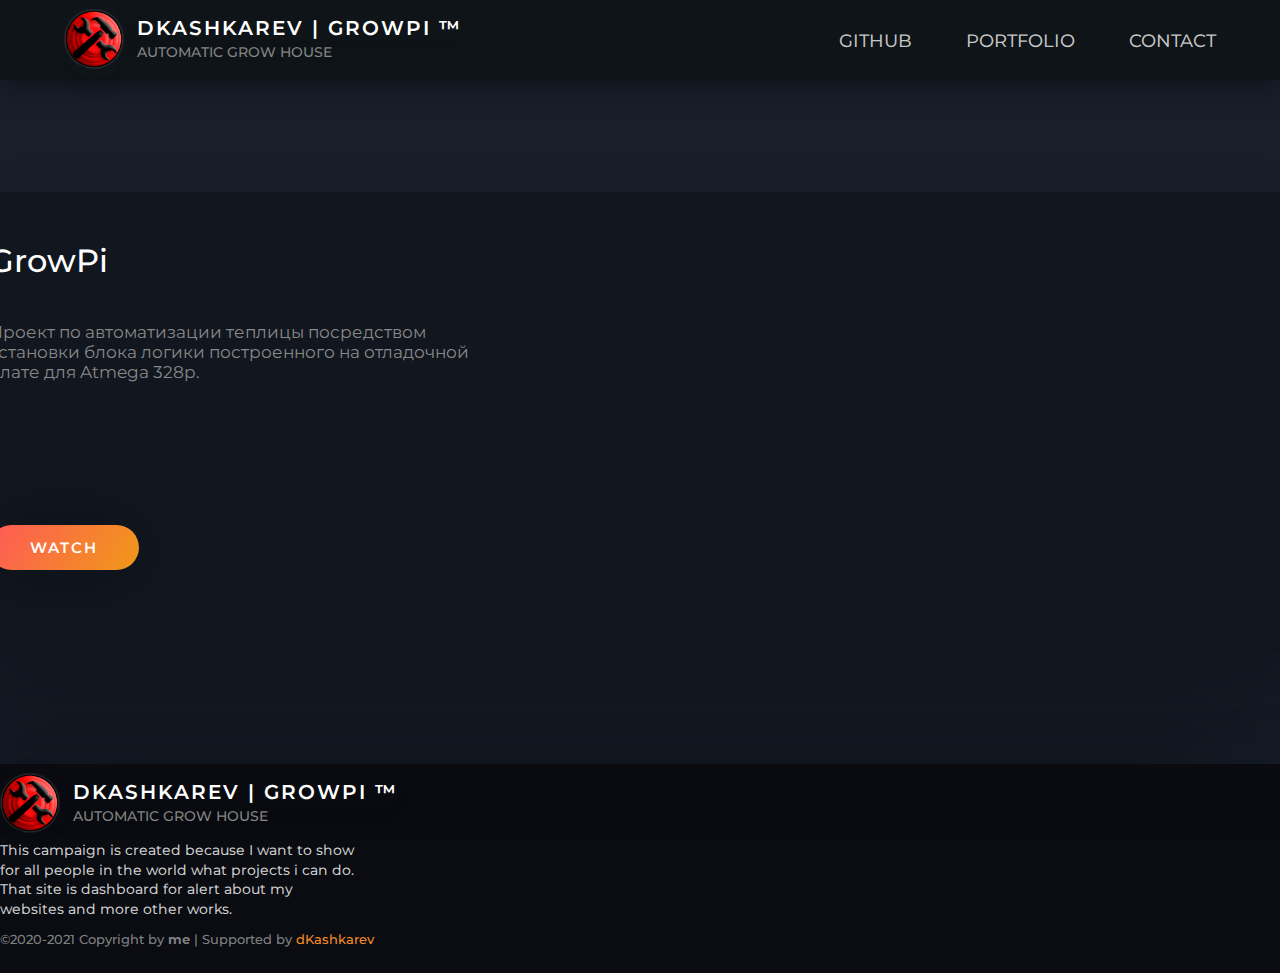
==== index.html @ 9e4623ca "Update index.html" ====
<!DOCTYPE html>
<html lang="en">
<head>
    <meta charset="UTF-8">
    <meta name="viewport" content="width=device-width, initial-scale=1.0">
    <title>DKashkarev | GrowPi</title>
    <link rel="stylesheet" href="style.css">
    <link rel="stylesheet" href="style.css">
    <link rel="shortcut icon" href="logo2.png" type="image/x-icon">
    <link rel="stylesheet" href="font-awesome/css/font-awesome.css">
    <link rel="stylesheet" href="main.css">
</head>
<body>
    <header>
        <div class="container"> 
            <div class="header">
                <div class="wrap-logo">
                    <a href="https://growpi.clsource.ru"><img src="logo2.png"></a>
                    <div>
                    <h2><a href="https://growpi.clsource.ru">dKashkarev | GrowPi ™</a></h2>
                    <b>automatic grow house</b>
                    </div>
                </div>
                <div class="nav-bar">
                    <li><a target="_blank" href="https://growpi.clsource.ru">Github</a></li>
                    <li><a target="_blank" title="In work" href="https://growpi.clsource.ru">Portfolio</a></li>
                    <li><a href="https://t.me/dkashkarev">Contact</a></li>
                </div>
                
                <div  class="burger-button">
                    
                      <svg class="ham ham6" viewBox="0 0 100 100" width="80" onclick="this.classList.toggle('active')">
                        <path
                              class="line top"
                              d="m 30,33 h 40 c 13.100415,0 14.380204,31.80258 6.899646,33.421777 -24.612039,5.327373 9.016154,-52.337577 -12.75751,-30.563913 l -28.284272,28.284272" />
                        <path
                              class="line middle"
                              d="m 70,50 c 0,0 -32.213436,0 -40,0 -7.786564,0 -6.428571,-4.640244 -6.428571,-8.571429 0,-5.895471 6.073743,-11.783399 12.286435,-5.570707 6.212692,6.212692 28.284272,28.284272 28.284272,28.284272" />
                        <path
                              class="line bottom"
                              d="m 69.575405,67.073826 h -40 c -13.100415,0 -14.380204,-31.80258 -6.899646,-33.421777 24.612039,-5.327373 -9.016154,52.337577 12.75751,30.563913 l 28.284272,-28.284272" />
                      </svg>
                      
                </div>
            </div>
        </div>
    </header>
    
    <div class="body">
        <div class="container2">
                
            <div class="slider">
                <div>
                    
                    <b>GrowPi</b>
                    <p>Проект по автоматизации теплицы посредством установки блока логики построенного на отладочной плате для Atmega 328p.</p>
                
                    <a href="https://youtu.be/EGWkdY8UoIQ" class="floating-button">Watch</a>
                </div>
               <!-- <img src="tenor.gif"> -->
                <iframe width="1900" height="460" src="https://www.youtube.com/embed/EGWkdY8UoIQ" title="YouTube video player" frameborder="0" allow="accelerometer; autoplay; clipboard-write; encrypted-media; gyroscope; picture-in-picture" allowfullscreen></iframe>
            </div>
        </div>
    </div>
    <!--     <div id="disqus_thread"></div>
<script>
    /**
    *  RECOMMENDED CONFIGURATION VARIABLES: EDIT AND UNCOMMENT THE SECTION BELOW TO INSERT DYNAMIC VALUES FROM YOUR PLATFORM OR CMS.
    *  LEARN WHY DEFINING THESE VARIABLES IS IMPORTANT: https://disqus.com/admin/universalcode/#configuration-variables    */
    /*
    var disqus_config = function () {
    this.page.url = PAGE_URL;  // Replace PAGE_URL with your page's canonical URL variable
    this.page.identifier = PAGE_IDENTIFIER; // Replace PAGE_IDENTIFIER with your page's unique identifier variable
    };
    */
    (function() { // DON'T EDIT BELOW THIS LINE
    var d = document, s = d.createElement('script');
    s.src = 'https://innofiled.disqus.com/embed.js';
    s.setAttribute('data-timestamp', +new Date());
    (d.head || d.body).appendChild(s);
    })();
</script>
<noscript>Please enable JavaScript to view the <a href="https://disqus.com/?ref_noscript">comments powered by Disqus.</a></noscript>-->
    <footer>
        <div class="container">
        <div class="footer">
            <div class="footer-wrapper"></class>
            <div class="wrap-logo">
                <a href="https://growpi.clsource.ru"><img src="logo2.png"></a>
                <div>
                <h2><a href="https://growpi.clsource.ru">dKashkarev | GrowPi ™</a></h2>
                <b>automatic grow house</b>
                </div>
            </div>
                
                <p class="footer-description">
                    This campaign is created because 
                    I want to show <br>
                    for all people in the world what projects i can do. <br>
                    That site is dashboard for alert about my<br>
                      websites and more other works. 
                </p>
                <p class="by">©2020-2021 Copyright by <span style="font-weight: bold;">me</span> | Supported by  <a name="info" title="danila.kashkarev@ya.ru" href="mailto:danila.kashkarev@ya.ru" > dKashkarev</a></p>
        
        </div>
            
                <div class="socialclubs">
                    <ul class="soc-menu">
                        <li class="soc-item">
                            <a target="_blank" href="https://github.com/daniltech" class="soc-link"><i class="fa fa-github"></i></a>
                        </li>
                      <li class="soc-item">
                        <a href="tg://resolve?domain=dkashkarev" class="soc-link"><i class="fa fa-telegram"></i></a>
                      </li>
                      <li class="soc-item">
                        <a href="mailto:danila.kashkarev@ya.ru" class="soc-link"><i class="fa fa-envelope"></i></a>
                      </li>
                    </ul>
                  </div>
            
        </div>
            
    </div>
    </footer>
    <script src="js.js"></script>
</body>
</html>
---- style.css ----
/*@import url('https://fonts.googleapis.com/css2?family=Montserrat:ital,wght@0,100;0,600;1,200;1,400;1,700;1,900&display=swap');


@import url('https://fonts.googleapis.com/css2?family=Montserrat:ital,wght@0,100;0,200;0,300;0,400;0,500;0,600;0,700;0,800;0,900;1,100;1,200;1,300;1,400;1,500;1,600;1,700;1,800;1,900&display=swap');
*/@import url('https://fonts.googleapis.com/css2?family=Montserrat:ital,wght@0,100;0,200;0,300;0,400;0,500;0,600;0,700;0,800;0,900;1,100;1,200;1,300;1,400;1,500;1,600;1,700;1,800;1,900&display=swap%27');
/*font-family: 'Roboto', sans-serif;*/
*{
    padding:0;
    margin:0;
    outline:none;
    font-family: 'Montserrat', sans-serif;
}
header{
    background-color: #0f1418;
    height:80px;
    display:flex;
    justify-content:center;
    box-shadow: 0 0 30px 1px rgba(0,0,0,.50);
    margin:0;
    padding:0;
    
}
body{
    background:#181e2a;
    background-image: url(resourses/img/background.png);
    background-repeat: repeat;
    background-size: 20%;
}
a{
    color:#f38b26;
    text-decoration:none;
}
a:hover{
    color:#f38c26a4;
}
.header{
    display:flex;
    justify-content: space-between;
    height:100%;
    
}
.wrap-logo img{
    width: 60px;
    position: relative;
    top:10px;
    display: inline-block;
    
}
.wrap-logo div{
    display: inline-block;
    margin-left: 13px;
    margin-top: 13px;
    vertical-align: top;
}
.wrap-logo{
    display:flex;
    justify-content:start;
}
.wrap-logo a{
    /*color:#fff;*/
    text-decoration:none;
    /*text-shadow: 1px 1px 1px rgba(0,0,0,.5);
    text-transform: uppercase;*/
    font-size:20px;
    font-weight:450;
    /*font-style: italic;*/
    letter-spacing: 1px;
    display: inline-block;
    
    border-radius: 45px;
    margin: 0% 0% 0% 0%;
    position: relative;
    bottom:1px;
    text-transform: uppercase;
    text-align: center;
    letter-spacing: 2px;
    font-weight: 600;
    color: #ffffff;
    
    box-shadow: 0 8px 15px rgba(0, 0, 0, .1);
    box-shadow: 0 8px 15px rgba(0, 0, 0, .1);
    transition: .2s;
}
.wrap-logo a:hover{
    color:#df7d13;
    /*transform: scaleX(1.05);*/
    
    transform: translateY(-3.1px);
    transition:.3;   
}
.wrap-logo b{
    color: #888;
    font-size: 14px;
    text-transform: uppercase;
    font-weight:500;
    
}
.container{
    width: 1400px;
}
.container2{
    width: 1400px;
    /*background:rgba(32, 36, 39,0.5);
    margin-top:0%;
    box-shadow: 0 0 19px 2px rgba(0,0,0,.91);*/
}
.nav-bar{
    list-style: none;
    margin:30px 0px 0px 0px;
    
}
.nav-bar a{
    text-decoration:none;
    display: inline-block;
    color: #c6c6c6;
    font-size: 18px;
    font-weight: 450;
    transition: .2s color;
    text-transform: uppercase;
    
}
.nav-bar a:hover{
    color:rgba(255,255,255,0.5);
    transition:.3;
}
.nav-bar li{
    display: inline-block;
    padding:0px 0px 0px 50px;
    vertical-align: top;
    
}
.nav-bar-li-a-tel{
    display: inline-block;
    width:20px;
    height:20px;
    color:#fff;
    background-color: #262a2e;
    border-radius:100px;
    padding:10px;
    vertical-align: top;
    position: relative;
    bottom:8px;
    margin-left:50px;
    border-radius: 50%;
/*background: linear-gradient(145deg, #0b0e11, #0d1114);
/*box-shadow:  10px 10px 20px #050608,
             -10px -10px 20px #131a1e;*/
             background-image: -moz-linear-gradient( -32deg, rgb(255,88,88) 0%, rgb(248,120,57) 47%, rgb(240,152,25) 100%);
             background-image: -webkit-linear-gradient( -32deg, rgb(255,88,88) 0%, rgb(248,120,57) 47%, rgb(240,152,25) 100%);
             background-image: -ms-linear-gradient( -32deg, rgb(255,88,88) 0%, rgb(248,120,57) 47%, rgb(240,152,25) 100%);
              box-shadow: 0px 75px 106px 0px rgba(0, 0, 0, 0.27);
  transition: .3s;
    
}
.nav-bar-li-a-tel:hover{
     /*background: #ed8614;*/
     box-shadow: 0 5px 20px  rgba(184,91,47,0.3);
     color: white;
     transform: translateY(-7px);
     background-image: -moz-linear-gradient( -32deg, rgb(194,68,68) 0%, rgb(184,91,47) 47%, rgb(173,113,26) 100%);
  background-image: -webkit-linear-gradient( -32deg, rgb(194,68,68) 0%, rgb(184,91,47) 47%, rgb(173,113,26) 100%);
  background-image: -ms-linear-gradient( -32deg, rgb(194,68,68) 0%, rgb(184,91,47) 47%, rgb(173,113,26) 100%);
  /*box-shadow: 0px 3px 68px 0px rgba(0, 0, 0, 0.27);*/
   transition: .3s;
}
/*.burger-button{
    display: block;
    position: relative;
    
}*/
.burger-button{

    align-items: center;
    display: none;
    height: 100%;
    justify-content: flex-end;
    margin: 0;
    padding:0;
    overflow: hidden;
    position: relative;
    width: 80px;
  }
  .ham {
    cursor: pointer;
    -webkit-tap-highlight-color: transparent;
    transition: transform 400ms;
    -moz-user-select: none;
    -webkit-user-select: none;
    -ms-user-select: none;
    user-select: none;
  }
  .hamRotate.active {
    transform: rotate(45deg);
  }
  .hamRotate180.active {
    transform: rotate(180deg);
  }
  .line {
    fill:none;
    transition: stroke-dasharray 400ms, stroke-dashoffset 400ms;
    stroke: #ec8713;
    stroke-width:5.5;
    stroke-linecap:round;
  }
  
  .ham6 .top {
    stroke-dasharray: 40 172;
  }
  .ham6 .middle {
    stroke-dasharray: 40 111;
  }
  .ham6 .bottom {
    stroke-dasharray: 40 172;
  }
  .ham6.active .top {
    stroke-dashoffset: -132px;
  }
  .ham6.active .middle {
    stroke-dashoffset: -71px;
  }
  .ham6.active .bottom {
    stroke-dashoffset: -132px;
  }
  


.body{
    display:flex;
    justify-content:center;
}
.slider{
    display:flex;
    align-items: start;
    margin-top:8%;
    margin-bottom:8%;
    
    /*background:#080c0f;*/
    
    /*border-radius:4px;*/
    width:100%;
    height:auto;
   /* border-radius: 32px;
background: linear-gradient(145deg, #161b26, #1a202d);
box-shadow:  41px 41px 65px #0a0c11,
             -41px -41px 65px #263043;*/



             border-radius: 40px;
  background-image: -moz-linear-gradient( -32deg, rgb(17,22,31) 0%, rgb(17,22,31) 47%, rgb(17,21,30) 100%);
  background-image: -webkit-linear-gradient( -32deg, rgb(17,22,31) 0%, rgb(17,22,31) 47%, rgb(17,21,30) 100%);
  background-image: -ms-linear-gradient( -32deg, rgb(17,22,31) 0%, rgb(17,22,31) 47%, rgb(17,21,30) 100%);
  box-shadow: 0px 75px 106px 0px rgba(0, 0, 0, 0.27);
  
  z-index: 16;
}
.slider img{
    width:100%;
    margin:3.5% 3.5% 2% 0%;
    /*box-shadow: 0 0 19px 2px rgba(0,0,0,.91);
    border-radius:4px;*/
    border-radius: 40px;
  opacity: 0.98;
  box-shadow: 0px 3px 51px 0px rgba(0, 0, 0, 0.24);
  z-index: 18;
}
.slider b{
    font-family: 'Montserrat', sans-serif;
    color:#fff;
    font-size:32px;
    font-weight:500;
    
}
.slider p{
    margin-top:-20%;
    color: #888;
    font-size: 17px;
    font-weight: 400;
    
    
}
.slider div{
    display:flex;
    flex-direction: column;
    justify-content: space-between;
    width:auto;
    padding:3.5% 0% 0% 3.5%;
    height:330px;
    
}
.floating-button {
    text-decoration: none;
    display: inline-block;
    width: 150px;
    height: 45px;
    line-height: 45px;
    border-radius: 45px;
    margin: 0% 0% 0% 0%;
    position: relative;
    bottom:1px;
    font-size: 15px;
    text-transform: uppercase;
    text-align: center;
    letter-spacing: 2px;
    font-weight: 600;
    color: #ffffff;
    background: #51575c;
    box-shadow: 0 8px 15px rgba(0, 0, 0, .1);
    transition: .2s;

    background-image: -moz-linear-gradient( -32deg, rgb(255,88,88) 0%, rgb(248,120,57) 47%, rgb(240,152,25) 100%);
  background-image: -webkit-linear-gradient( -32deg, rgb(255,88,88) 0%, rgb(248,120,57) 47%, rgb(240,152,25) 100%);
  background-image: -ms-linear-gradient( -32deg, rgb(255,88,88) 0%, rgb(248,120,57) 47%, rgb(240,152,25) 100%);
  box-shadow: 0px 3px 68px 0px rgba(0, 0, 0, 0.27);
  }
  .floating-button:hover {
    /*background: #ed8614;*/
    box-shadow: 0 5px 20px  rgba(184,91,47,0.3);
    color: white;
    transform: translateY(-7px);
    background-image: -moz-linear-gradient( -32deg, rgb(194,68,68) 0%, rgb(184,91,47) 47%, rgb(173,113,26) 100%);
  background-image: -webkit-linear-gradient( -32deg, rgb(194,68,68) 0%, rgb(184,91,47) 47%, rgb(173,113,26) 100%);
  background-image: -ms-linear-gradient( -32deg, rgb(194,68,68) 0%, rgb(184,91,47) 47%, rgb(173,113,26) 100%);
  /*box-shadow: 0px 3px 68px 0px rgba(0, 0, 0, 0.27);*/
  transition: .2s;
  }


footer{
    background-color:#0f1418;
    height:auto;
    display:flex;
    justify-content:center;
    /*background-image: -moz-linear-gradient( 190 deg, rgb(24,30,42) 0%, rgb(18,22,31) 47%, rgb(11,14,20) 100%);
    background-image: -webkit-linear-gradient( 190 deg, rgb(24,30,42) 0%, rgb(18,22,31) 47%, rgb(11,14,20) 100%);
    background-image: -ms-linear-gradient( 190 deg, rgb(24,30,42) 0%, rgb(18,22,31) 47%, rgb(11,14,20) 100%);*/
    background-color:#0a0c11;
    box-shadow: 56.603px 49.204px 106px 0px rgba(0, 0, 0, 0.23),-41.934px -27.232px 106px 0px rgba(0, 0, 0, 0.22);
       
        
        
}
.footer{
    display: flex;
    justify-content: space-between;
    align-items:start;
    height: 100%;
    padding:0;
    margin:0% 0% 2% 0%;
}
.footer-description{
    margin:3% 0% 0% 0%;
    font-size: 14px;
    /*letter-spacing: 2px;*/
    color: rgba(255, 255, 255, 0.829);
    font-weight: 450;
    line-height: 1.4;
    text-align: left;
    
}
.footer-wrapper{
    display:flex;
    flex-direction: column;
}
.socialclubs{
    display:flex;
    flex-direction: column;
    justify-content:center;
    margin:0;
    height:100%;
}
.by{
    margin:3% 0% 0% 0%;
    color: rgba(255, 255, 255, 0.486);
    font-weight:500;
    font-size:13px;
}
@media (min-width:100px) and (max-width:900px){
    .nav-bar{
        display:none;
    }
    .burger-button{
        display: flex;
    }
    
}
@media (min-width:0px) and (max-width:1572px){
    .slider{
        width:100%;
    }
    /*.slider h1{
        font-size:1.91vw;
    }*/
    .header{
        margin:0% 5% 0% 5%;
    }
}
---- style.css ----
/*@import url('https://fonts.googleapis.com/css2?family=Montserrat:ital,wght@0,100;0,600;1,200;1,400;1,700;1,900&display=swap');


@import url('https://fonts.googleapis.com/css2?family=Montserrat:ital,wght@0,100;0,200;0,300;0,400;0,500;0,600;0,700;0,800;0,900;1,100;1,200;1,300;1,400;1,500;1,600;1,700;1,800;1,900&display=swap');
*/@import url('https://fonts.googleapis.com/css2?family=Montserrat:ital,wght@0,100;0,200;0,300;0,400;0,500;0,600;0,700;0,800;0,900;1,100;1,200;1,300;1,400;1,500;1,600;1,700;1,800;1,900&display=swap%27');
/*font-family: 'Roboto', sans-serif;*/
*{
    padding:0;
    margin:0;
    outline:none;
    font-family: 'Montserrat', sans-serif;
}
header{
    background-color: #0f1418;
    height:80px;
    display:flex;
    justify-content:center;
    box-shadow: 0 0 30px 1px rgba(0,0,0,.50);
    margin:0;
    padding:0;
    
}
body{
    background:#181e2a;
    background-image: url(resourses/img/background.png);
    background-repeat: repeat;
    background-size: 20%;
}
a{
    color:#f38b26;
    text-decoration:none;
}
a:hover{
    color:#f38c26a4;
}
.header{
    display:flex;
    justify-content: space-between;
    height:100%;
    
}
.wrap-logo img{
    width: 60px;
    position: relative;
    top:10px;
    display: inline-block;
    
}
.wrap-logo div{
    display: inline-block;
    margin-left: 13px;
    margin-top: 13px;
    vertical-align: top;
}
.wrap-logo{
    display:flex;
    justify-content:start;
}
.wrap-logo a{
    /*color:#fff;*/
    text-decoration:none;
    /*text-shadow: 1px 1px 1px rgba(0,0,0,.5);
    text-transform: uppercase;*/
    font-size:20px;
    font-weight:450;
    /*font-style: italic;*/
    letter-spacing: 1px;
    display: inline-block;
    
    border-radius: 45px;
    margin: 0% 0% 0% 0%;
    position: relative;
    bottom:1px;
    text-transform: uppercase;
    text-align: center;
    letter-spacing: 2px;
    font-weight: 600;
    color: #ffffff;
    
    box-shadow: 0 8px 15px rgba(0, 0, 0, .1);
    box-shadow: 0 8px 15px rgba(0, 0, 0, .1);
    transition: .2s;
}
.wrap-logo a:hover{
    color:#df7d13;
    /*transform: scaleX(1.05);*/
    
    transform: translateY(-3.1px);
    transition:.3;   
}
.wrap-logo b{
    color: #888;
    font-size: 14px;
    text-transform: uppercase;
    font-weight:500;
    
}
.container{
    width: 1400px;
}
.container2{
    width: 1400px;
    /*background:rgba(32, 36, 39,0.5);
    margin-top:0%;
    box-shadow: 0 0 19px 2px rgba(0,0,0,.91);*/
}
.nav-bar{
    list-style: none;
    margin:30px 0px 0px 0px;
    
}
.nav-bar a{
    text-decoration:none;
    display: inline-block;
    color: #c6c6c6;
    font-size: 18px;
    font-weight: 450;
    transition: .2s color;
    text-transform: uppercase;
    
}
.nav-bar a:hover{
    color:rgba(255,255,255,0.5);
    transition:.3;
}
.nav-bar li{
    display: inline-block;
    padding:0px 0px 0px 50px;
    vertical-align: top;
    
}
.nav-bar-li-a-tel{
    display: inline-block;
    width:20px;
    height:20px;
    color:#fff;
    background-color: #262a2e;
    border-radius:100px;
    padding:10px;
    vertical-align: top;
    position: relative;
    bottom:8px;
    margin-left:50px;
    border-radius: 50%;
/*background: linear-gradient(145deg, #0b0e11, #0d1114);
/*box-shadow:  10px 10px 20px #050608,
             -10px -10px 20px #131a1e;*/
             background-image: -moz-linear-gradient( -32deg, rgb(255,88,88) 0%, rgb(248,120,57) 47%, rgb(240,152,25) 100%);
             background-image: -webkit-linear-gradient( -32deg, rgb(255,88,88) 0%, rgb(248,120,57) 47%, rgb(240,152,25) 100%);
             background-image: -ms-linear-gradient( -32deg, rgb(255,88,88) 0%, rgb(248,120,57) 47%, rgb(240,152,25) 100%);
              box-shadow: 0px 75px 106px 0px rgba(0, 0, 0, 0.27);
  transition: .3s;
    
}
.nav-bar-li-a-tel:hover{
     /*background: #ed8614;*/
     box-shadow: 0 5px 20px  rgba(184,91,47,0.3);
     color: white;
     transform: translateY(-7px);
     background-image: -moz-linear-gradient( -32deg, rgb(194,68,68) 0%, rgb(184,91,47) 47%, rgb(173,113,26) 100%);
  background-image: -webkit-linear-gradient( -32deg, rgb(194,68,68) 0%, rgb(184,91,47) 47%, rgb(173,113,26) 100%);
  background-image: -ms-linear-gradient( -32deg, rgb(194,68,68) 0%, rgb(184,91,47) 47%, rgb(173,113,26) 100%);
  /*box-shadow: 0px 3px 68px 0px rgba(0, 0, 0, 0.27);*/
   transition: .3s;
}
/*.burger-button{
    display: block;
    position: relative;
    
}*/
.burger-button{

    align-items: center;
    display: none;
    height: 100%;
    justify-content: flex-end;
    margin: 0;
    padding:0;
    overflow: hidden;
    position: relative;
    width: 80px;
  }
  .ham {
    cursor: pointer;
    -webkit-tap-highlight-color: transparent;
    transition: transform 400ms;
    -moz-user-select: none;
    -webkit-user-select: none;
    -ms-user-select: none;
    user-select: none;
  }
  .hamRotate.active {
    transform: rotate(45deg);
  }
  .hamRotate180.active {
    transform: rotate(180deg);
  }
  .line {
    fill:none;
    transition: stroke-dasharray 400ms, stroke-dashoffset 400ms;
    stroke: #ec8713;
    stroke-width:5.5;
    stroke-linecap:round;
  }
  
  .ham6 .top {
    stroke-dasharray: 40 172;
  }
  .ham6 .middle {
    stroke-dasharray: 40 111;
  }
  .ham6 .bottom {
    stroke-dasharray: 40 172;
  }
  .ham6.active .top {
    stroke-dashoffset: -132px;
  }
  .ham6.active .middle {
    stroke-dashoffset: -71px;
  }
  .ham6.active .bottom {
    stroke-dashoffset: -132px;
  }
  


.body{
    display:flex;
    justify-content:center;
}
.slider{
    display:flex;
    align-items: start;
    margin-top:8%;
    margin-bottom:8%;
    
    /*background:#080c0f;*/
    
    /*border-radius:4px;*/
    width:100%;
    height:auto;
   /* border-radius: 32px;
background: linear-gradient(145deg, #161b26, #1a202d);
box-shadow:  41px 41px 65px #0a0c11,
             -41px -41px 65px #263043;*/



             border-radius: 40px;
  background-image: -moz-linear-gradient( -32deg, rgb(17,22,31) 0%, rgb(17,22,31) 47%, rgb(17,21,30) 100%);
  background-image: -webkit-linear-gradient( -32deg, rgb(17,22,31) 0%, rgb(17,22,31) 47%, rgb(17,21,30) 100%);
  background-image: -ms-linear-gradient( -32deg, rgb(17,22,31) 0%, rgb(17,22,31) 47%, rgb(17,21,30) 100%);
  box-shadow: 0px 75px 106px 0px rgba(0, 0, 0, 0.27);
  
  z-index: 16;
}
.slider img{
    width:100%;
    margin:3.5% 3.5% 2% 0%;
    /*box-shadow: 0 0 19px 2px rgba(0,0,0,.91);
    border-radius:4px;*/
    border-radius: 40px;
  opacity: 0.98;
  box-shadow: 0px 3px 51px 0px rgba(0, 0, 0, 0.24);
  z-index: 18;
}
.slider b{
    font-family: 'Montserrat', sans-serif;
    color:#fff;
    font-size:32px;
    font-weight:500;
    
}
.slider p{
    margin-top:-20%;
    color: #888;
    font-size: 17px;
    font-weight: 400;
    
    
}
.slider div{
    display:flex;
    flex-direction: column;
    justify-content: space-between;
    width:auto;
    padding:3.5% 0% 0% 3.5%;
    height:330px;
    
}
.floating-button {
    text-decoration: none;
    display: inline-block;
    width: 150px;
    height: 45px;
    line-height: 45px;
    border-radius: 45px;
    margin: 0% 0% 0% 0%;
    position: relative;
    bottom:1px;
    font-size: 15px;
    text-transform: uppercase;
    text-align: center;
    letter-spacing: 2px;
    font-weight: 600;
    color: #ffffff;
    background: #51575c;
    box-shadow: 0 8px 15px rgba(0, 0, 0, .1);
    transition: .2s;

    background-image: -moz-linear-gradient( -32deg, rgb(255,88,88) 0%, rgb(248,120,57) 47%, rgb(240,152,25) 100%);
  background-image: -webkit-linear-gradient( -32deg, rgb(255,88,88) 0%, rgb(248,120,57) 47%, rgb(240,152,25) 100%);
  background-image: -ms-linear-gradient( -32deg, rgb(255,88,88) 0%, rgb(248,120,57) 47%, rgb(240,152,25) 100%);
  box-shadow: 0px 3px 68px 0px rgba(0, 0, 0, 0.27);
  }
  .floating-button:hover {
    /*background: #ed8614;*/
    box-shadow: 0 5px 20px  rgba(184,91,47,0.3);
    color: white;
    transform: translateY(-7px);
    background-image: -moz-linear-gradient( -32deg, rgb(194,68,68) 0%, rgb(184,91,47) 47%, rgb(173,113,26) 100%);
  background-image: -webkit-linear-gradient( -32deg, rgb(194,68,68) 0%, rgb(184,91,47) 47%, rgb(173,113,26) 100%);
  background-image: -ms-linear-gradient( -32deg, rgb(194,68,68) 0%, rgb(184,91,47) 47%, rgb(173,113,26) 100%);
  /*box-shadow: 0px 3px 68px 0px rgba(0, 0, 0, 0.27);*/
  transition: .2s;
  }


footer{
    background-color:#0f1418;
    height:auto;
    display:flex;
    justify-content:center;
    /*background-image: -moz-linear-gradient( 190 deg, rgb(24,30,42) 0%, rgb(18,22,31) 47%, rgb(11,14,20) 100%);
    background-image: -webkit-linear-gradient( 190 deg, rgb(24,30,42) 0%, rgb(18,22,31) 47%, rgb(11,14,20) 100%);
    background-image: -ms-linear-gradient( 190 deg, rgb(24,30,42) 0%, rgb(18,22,31) 47%, rgb(11,14,20) 100%);*/
    background-color:#0a0c11;
    box-shadow: 56.603px 49.204px 106px 0px rgba(0, 0, 0, 0.23),-41.934px -27.232px 106px 0px rgba(0, 0, 0, 0.22);
       
        
        
}
.footer{
    display: flex;
    justify-content: space-between;
    align-items:start;
    height: 100%;
    padding:0;
    margin:0% 0% 2% 0%;
}
.footer-description{
    margin:3% 0% 0% 0%;
    font-size: 14px;
    /*letter-spacing: 2px;*/
    color: rgba(255, 255, 255, 0.829);
    font-weight: 450;
    line-height: 1.4;
    text-align: left;
    
}
.footer-wrapper{
    display:flex;
    flex-direction: column;
}
.socialclubs{
    display:flex;
    flex-direction: column;
    justify-content:center;
    margin:0;
    height:100%;
}
.by{
    margin:3% 0% 0% 0%;
    color: rgba(255, 255, 255, 0.486);
    font-weight:500;
    font-size:13px;
}
@media (min-width:100px) and (max-width:900px){
    .nav-bar{
        display:none;
    }
    .burger-button{
        display: flex;
    }
    
}
@media (min-width:0px) and (max-width:1572px){
    .slider{
        width:100%;
    }
    /*.slider h1{
        font-size:1.91vw;
    }*/
    .header{
        margin:0% 5% 0% 5%;
    }
}
---- main.css ----
.item_socialclubs{
	display: flex;
	flex-direction: column;
	justify-content: center;
	width:100%;
	height:100%;
}
.soc-menu {
    display: flex;
	justify-content: center;
	list-style: none;
	padding:0;
	margin:0;
}

.soc-item {

	display: flex;
	justify-content: center;
	align-items: center;
	width: 70px;
	height:90px;
	transform: skewX(-30deg);
	background: linear-gradient(to left, #ec7a16 50%,  #fdfdfd00 50%);
	background-size: 210%;
	transition: .4s;
}

.soc-link {
	transform: skewX(30deg);
	color: #fff;
	font-size: 30px;
	transition: .4s;
}

.soc-item:hover {
	background-position: 100%;
}

.soc-item:hover .soc-link {
	color: #000;
	font-size: 29px;
}



.text-box {
    margin-left: 44vw;
   margin-top: 42vh;
}

.btn:link,
.btn:visited {
    text-transform: uppercase;
    text-decoration: none;
    padding: 15px 40px;
    display: inline-block;
    border-radius: 100px;
    transition: all .2s;
    position: absolute;
}

.btn:hover {
    transform: translateY(-3px);
    box-shadow: 0 10px 20px rgba(0, 0, 0, 0.2);
}

.btn:active {
    transform: translateY(-1px);
    box-shadow: 0 5px 10px rgba(0, 0, 0, 0.2);
}

.btn-white {
    background-color: #fff;
    color: #777;
}

.btn::after {
    content: "";
    display: inline-block;
    height: 100%;
    width: 100%;
    border-radius: 100px;
    position: absolute;
    top: 0;
    left: 0;
    z-index: -1;
    transition: all .4s;
}

.btn-white::after {
    background-color: #fff;
}

.btn:hover::after {
    transform: scaleX(1.4) scaleY(1.6);
    opacity: 0;
}

.btn-animated {
    animation: moveInBottom 5s ease-out;
    animation-fill-mode: backwards;
}

@keyframes moveInBottom {
    0% {
        opacity: 0;
        transform: translateY(30px);
    }

    100% {
        opacity: 1;
        transform: translateY(0px);
    }
}
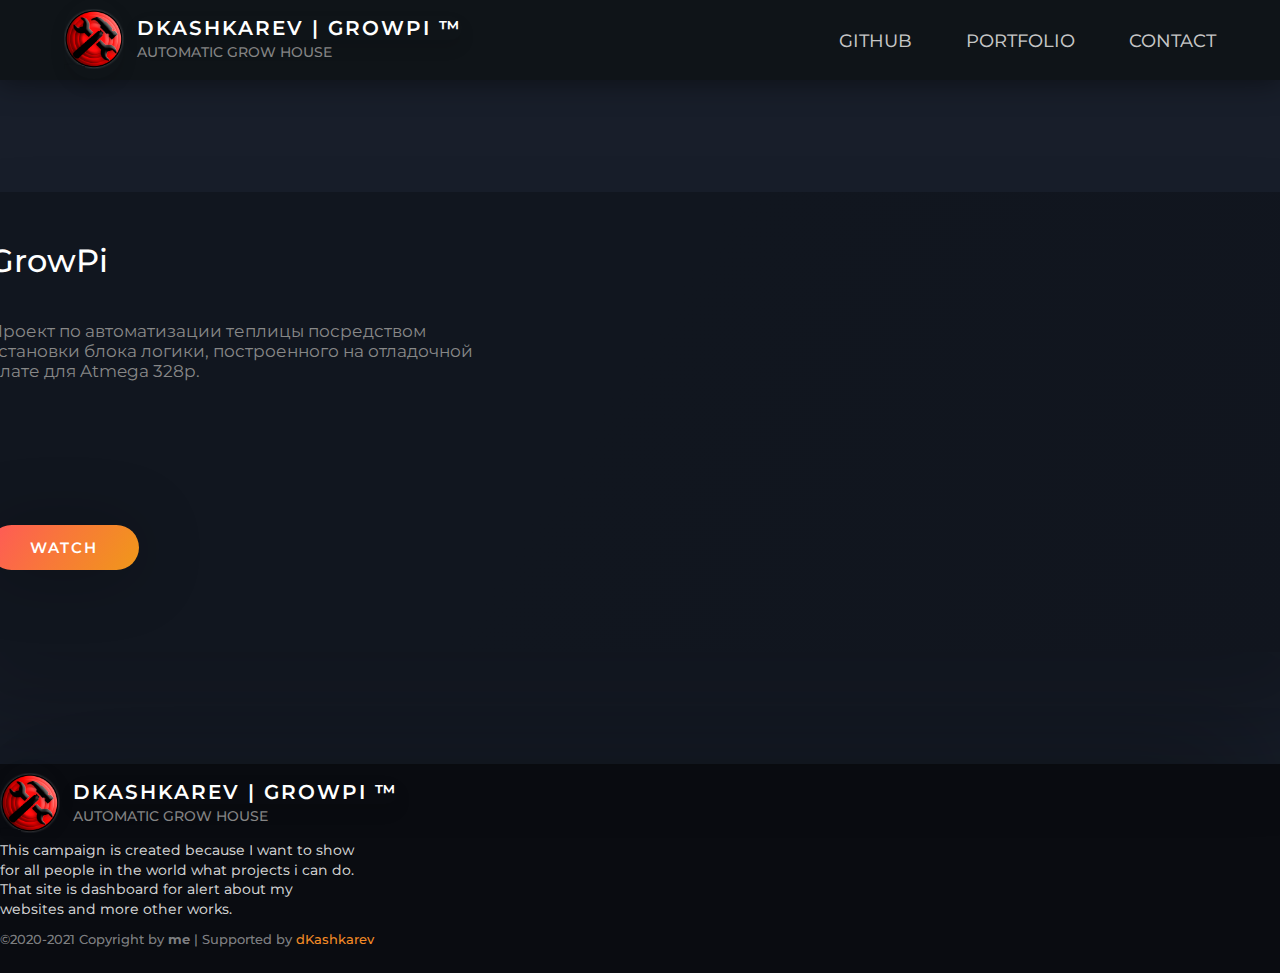
==== commit 6452eed6: "Update index.html" ====
--- a/index.html
+++ b/index.html
@@ -54,12 +54,12 @@
                 <div>
                     
                     <b>GrowPi</b>
-                    <p>Проект по автоматизации теплицы посредством установки блока логики построенного на отладочной плате для Atmega 328p.</p>
+                    <p>Проект по автоматизации теплицы посредством установки блока логики, построенного на отладочной плате для Atmega 328p.</p>
                 
                     <a href="https://youtu.be/EGWkdY8UoIQ" class="floating-button">Watch</a>
                 </div>
                <!-- <img src="tenor.gif"> -->
-                <iframe width="1900" height="460" src="https://www.youtube.com/embed/EGWkdY8UoIQ" title="YouTube video player" frameborder="0" allow="accelerometer; autoplay; clipboard-write; encrypted-media; gyroscope; picture-in-picture" allowfullscreen></iframe>
+                <iframe width="1850" height="460" src="https://www.youtube.com/embed/EGWkdY8UoIQ" title="YouTube video player" frameborder="0" allow="accelerometer; autoplay; clipboard-write; encrypted-media; gyroscope; picture-in-picture" allowfullscreen></iframe>
             </div>
         </div>
     </div>
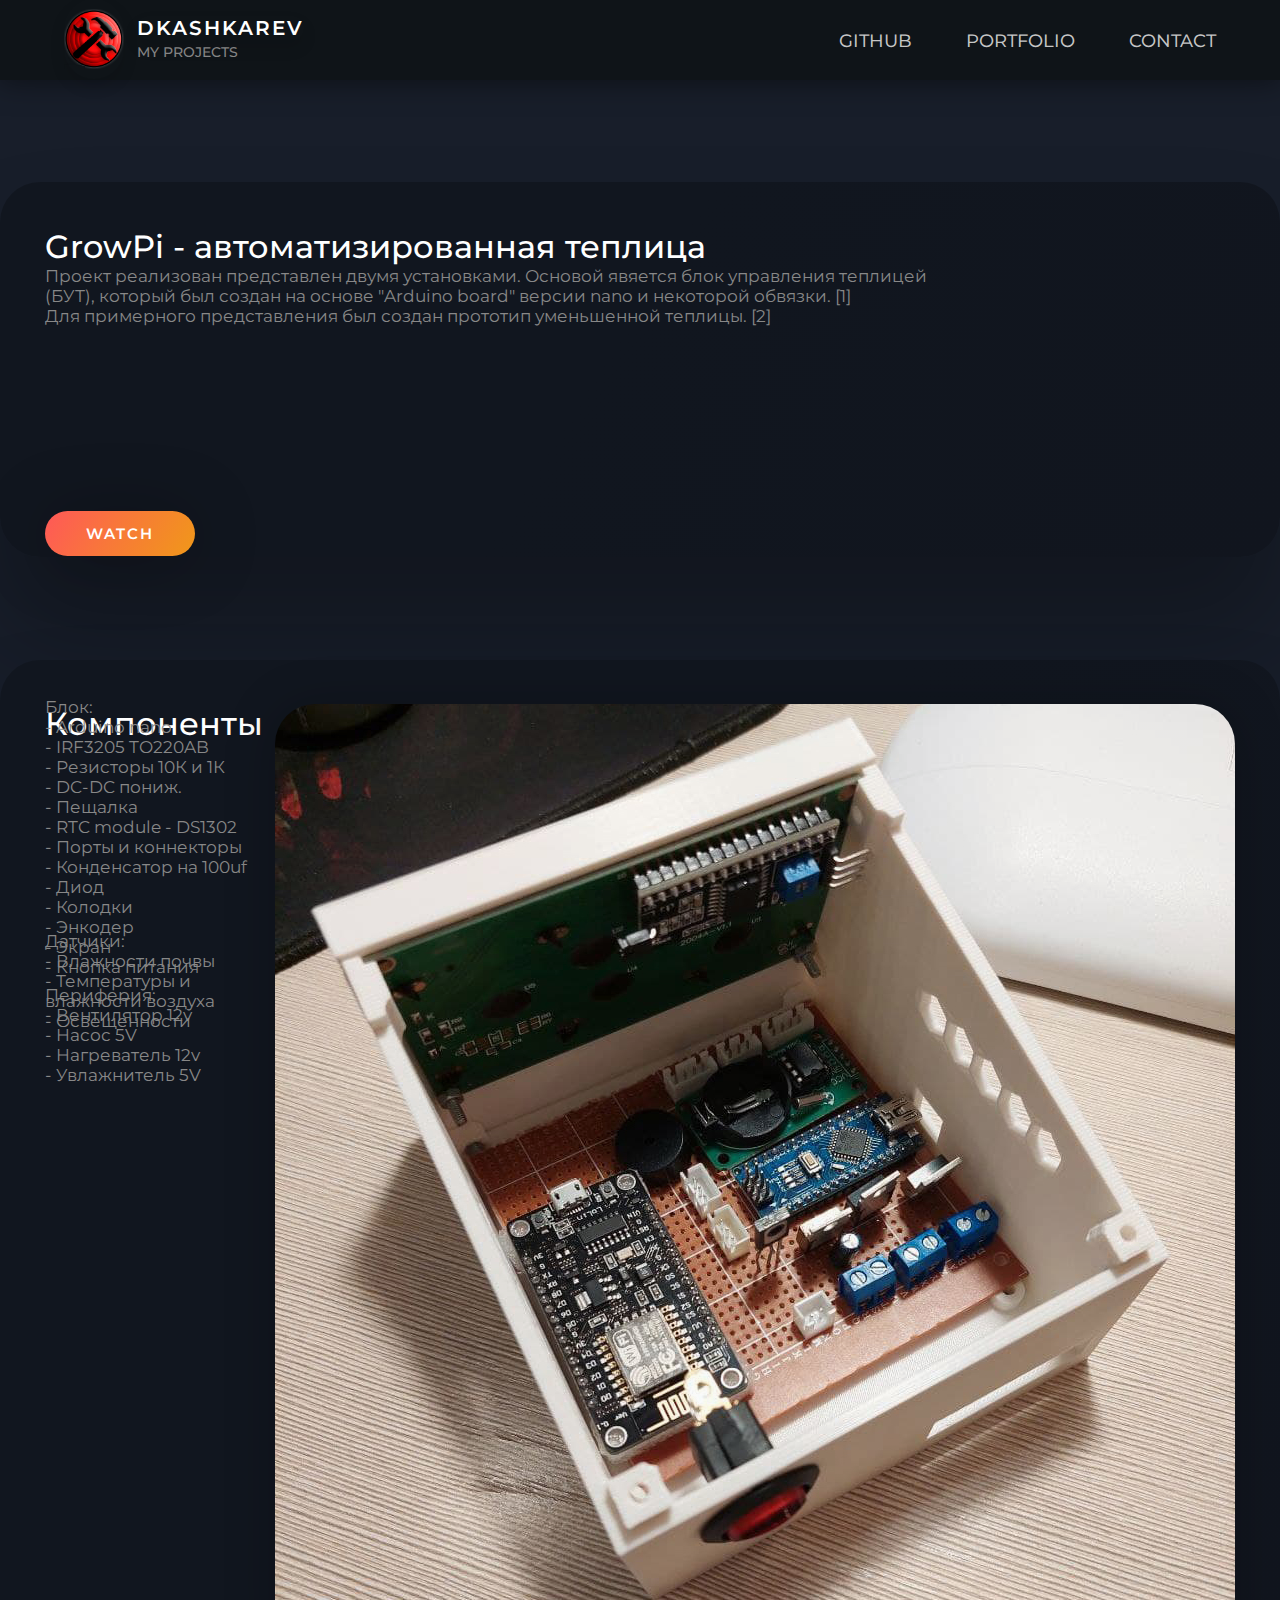
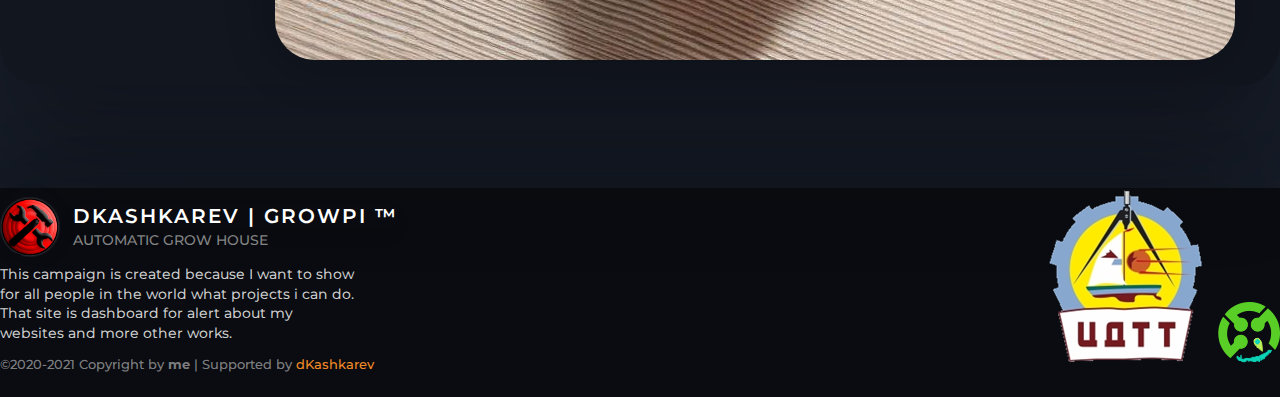
==== commit 3653e2c7: "Update index.html" ====
--- a/index.html
+++ b/index.html
@@ -4,7 +4,7 @@
 <head>
     <meta charset="UTF-8">
     <meta name="viewport" content="width=device-width, initial-scale=1.0">
-    <title>DKashkarev | GrowPi</title>
+    <title>dKashkarev</title>
     <link rel="stylesheet" href="style.css">
     <link rel="stylesheet" href="style.css">
     <link rel="shortcut icon" href="logo2.png" type="image/x-icon">
@@ -18,8 +18,8 @@
                 <div class="wrap-logo">
                     <a href="https://growpi.clsource.ru"><img src="logo2.png"></a>
                     <div>
-                    <h2><a href="https://growpi.clsource.ru">dKashkarev | GrowPi ™</a></h2>
-                    <b>automatic grow house</b>
+                    <h2><a href="https://growpi.clsource.ru">dKashkarev</a></h2>
+                    <b>my projects</b>
                     </div>
                 </div>
                 <div class="nav-bar">
@@ -50,38 +50,71 @@
     <div class="body">
         <div class="container2">
                 
-            <div class="slider">
+            <div class="slider"> <!--описание-->
                 <div>
                     
-                    <b>GrowPi</b>
-                    <p>Проект по автоматизации теплицы посредством установки блока логики, построенного на отладочной плате для Atmega 328p.</p>
+                    <b>GrowPi - автоматизированная теплица</b>
+                    <p>
+                        Проект реализован представлен двумя установками. 
+                        Основой явяется блок управления теплицей (БУТ), который был создан на основе 
+                        "Arduino board" версии nano и некоторой обвязки. [1]<br>
+                        Для примерного представления был создан прототип уменьшенной теплицы. [2]
+                    </p>
                 
                     <a href="https://youtu.be/EGWkdY8UoIQ" class="floating-button">Watch</a>
                 </div>
                <!-- <img src="tenor.gif"> -->
-                <iframe width="1850" height="460" src="https://www.youtube.com/embed/EGWkdY8UoIQ" title="YouTube video player" frameborder="0" allow="accelerometer; autoplay; clipboard-write; encrypted-media; gyroscope; picture-in-picture" allowfullscreen></iframe>
+                <iframe  
+                src="https://www.youtube.com/embed/EGWkdY8UoIQ" 
+                title="YouTube video player" frameborder="0" 
+                allow="accelerometer; autoplay; clipboard-write; 
+                encrypted-media; gyroscope; picture-in-picture" allowfullscreen></iframe>
             </div>
+            <div class="slider"  > <!--компоненты-->
+                <div>
+                    
+                    <b>Компоненты</b>
+                    <p>
+                        Блок: <br>
+                        - Arduino nano<br>
+                        - IRF3205 TO220AB<br>
+                        - Резисторы 10К и 1К<br>
+                        - DC-DC пониж.<br>
+                        - Пещалка<br>
+                        - RTC module - DS1302<br>
+                        - Порты и коннекторы<br>
+                        - Конденсатор на 100uf<br>
+                        - Диод<br>
+                        - Колодки<br>
+                        - Энкодер<br>
+                        - Экран<br>
+                        - Кнопка питания
+                    </p>
+                    <p>
+                        Датчики:<br>
+                        - Влажности почвы<br>
+                        - Температуры и влажности воздуха<br>
+                        - Освещенности
+                    </p>
+                    <p>
+                        Периферия:<br>
+                        - Вентилятор 12v<br>
+                        - Насос 5V<br>
+                        - Нагреватель 12v<br>
+                        - Увлажнитель 5V
+
+                    </p>
+                    
+                    
+                </div>
+               <img src="block.jpg">
+               <!-- <img src="tenor.gif"> -->
+                
+            </div>
+            
         </div>
     </div>
-    <!--     <div id="disqus_thread"></div>
-<script>
-    /**
-    *  RECOMMENDED CONFIGURATION VARIABLES: EDIT AND UNCOMMENT THE SECTION BELOW TO INSERT DYNAMIC VALUES FROM YOUR PLATFORM OR CMS.
-    *  LEARN WHY DEFINING THESE VARIABLES IS IMPORTANT: https://disqus.com/admin/universalcode/#configuration-variables    */
-    /*
-    var disqus_config = function () {
-    this.page.url = PAGE_URL;  // Replace PAGE_URL with your page's canonical URL variable
-    this.page.identifier = PAGE_IDENTIFIER; // Replace PAGE_IDENTIFIER with your page's unique identifier variable
-    };
-    */
-    (function() { // DON'T EDIT BELOW THIS LINE
-    var d = document, s = d.createElement('script');
-    s.src = 'https://innofiled.disqus.com/embed.js';
-    s.setAttribute('data-timestamp', +new Date());
-    (d.head || d.body).appendChild(s);
-    })();
-</script>
-<noscript>Please enable JavaScript to view the <a href="https://disqus.com/?ref_noscript">comments powered by Disqus.</a></noscript>-->
+   
     <footer>
         <div class="container">
         <div class="footer">
@@ -104,20 +137,10 @@
                 <p class="by">©2020-2021 Copyright by <span style="font-weight: bold;">me</span> | Supported by  <a name="info" title="danila.kashkarev@ya.ru" href="mailto:danila.kashkarev@ya.ru" > dKashkarev</a></p>
         
         </div>
-            
-                <div class="socialclubs">
-                    <ul class="soc-menu">
-                        <li class="soc-item">
-                            <a target="_blank" href="https://github.com/daniltech" class="soc-link"><i class="fa fa-github"></i></a>
-                        </li>
-                      <li class="soc-item">
-                        <a href="tg://resolve?domain=dkashkarev" class="soc-link"><i class="fa fa-telegram"></i></a>
-                      </li>
-                      <li class="soc-item">
-                        <a href="mailto:danila.kashkarev@ya.ru" class="soc-link"><i class="fa fa-envelope"></i></a>
-                      </li>
-                    </ul>
-                  </div>
+            <div class="supporters">
+                <a href="https://38cdtt.ru/"><img src="cdtt.png"></a>
+                <a href="http://www.liguirk.ru/"> <img src="cmit.png"></a>
+            </div>
             
         </div>
             
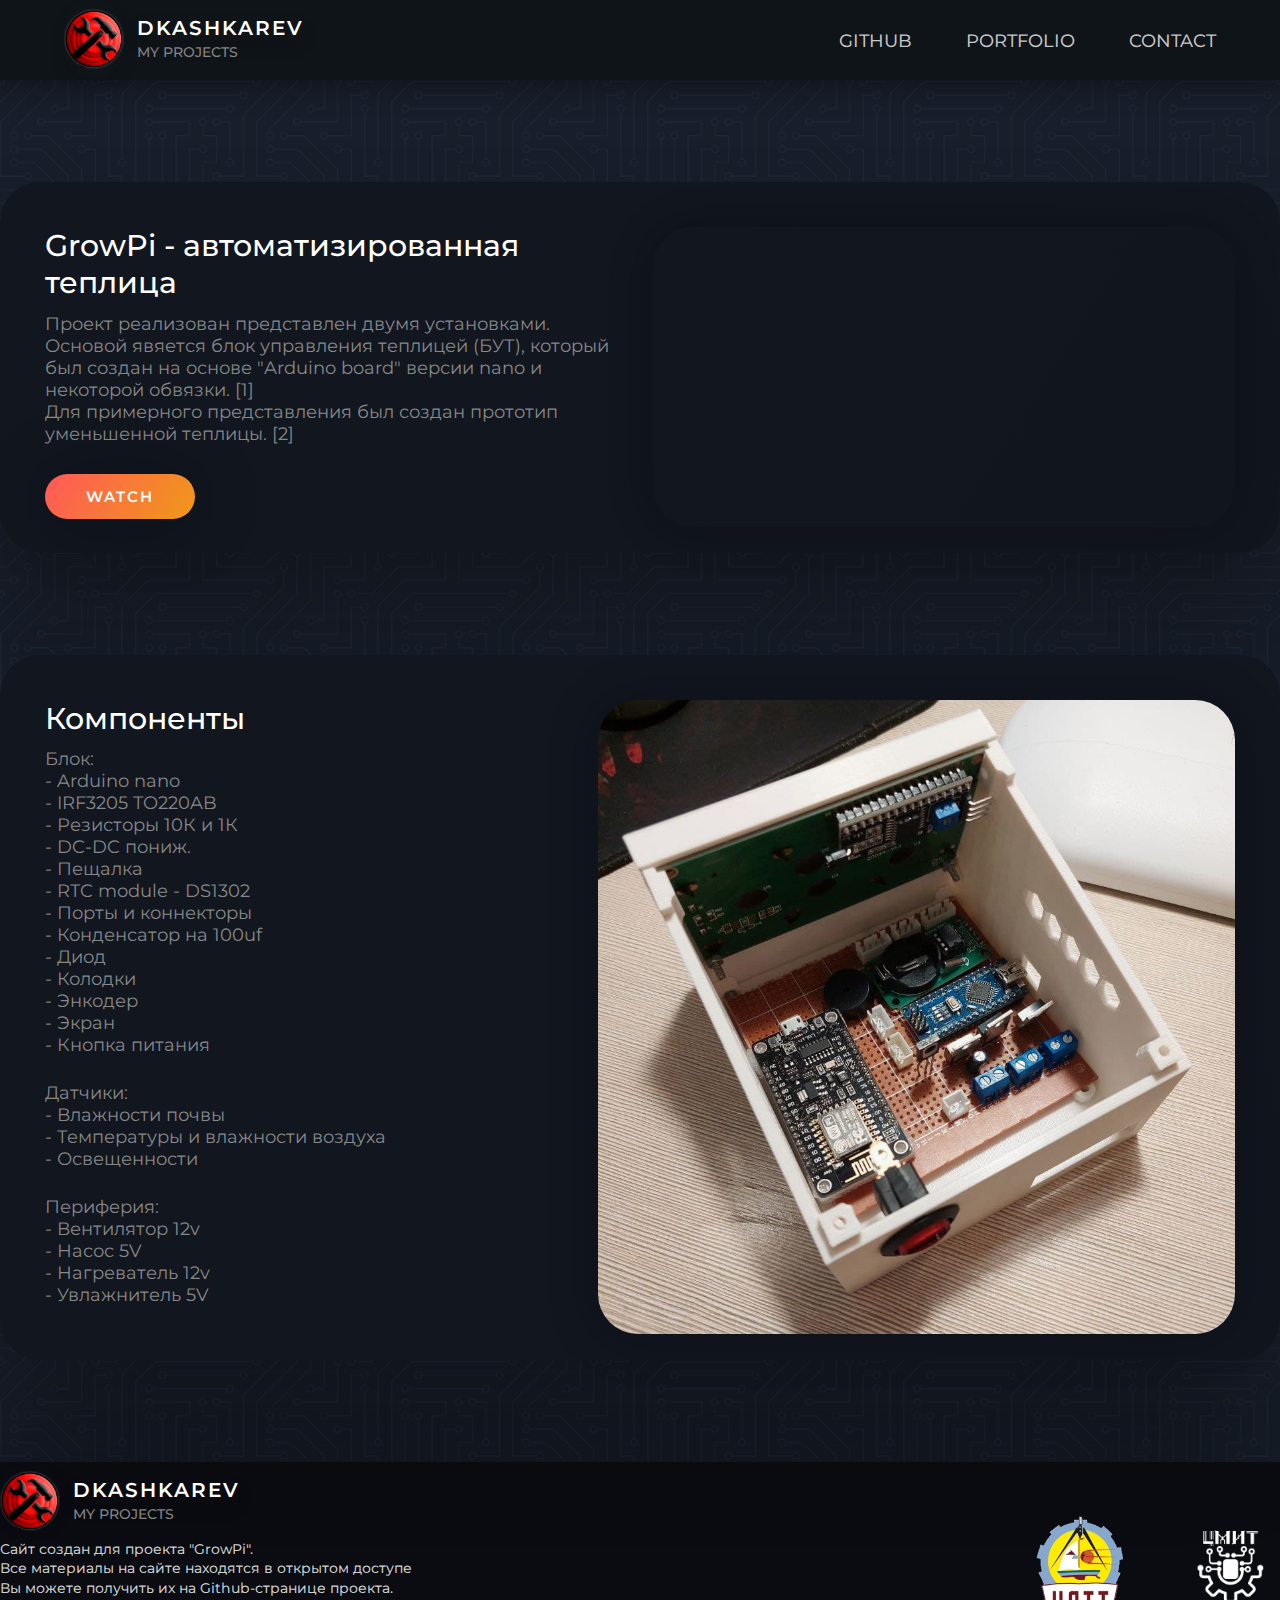
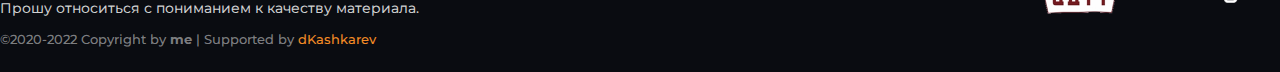
==== commit 49d41cd6: "Update index.html" ====
--- a/index.html
+++ b/index.html
@@ -122,24 +122,24 @@
             <div class="wrap-logo">
                 <a href="https://growpi.clsource.ru"><img src="logo2.png"></a>
                 <div>
-                <h2><a href="https://growpi.clsource.ru">dKashkarev | GrowPi ™</a></h2>
-                <b>automatic grow house</b>
+                <h2><a href="https://growpi.clsource.ru">dKashkarev</a></h2>
+                <b>My projects</b>
                 </div>
             </div>
                 
                 <p class="footer-description">
-                    This campaign is created because 
-                    I want to show <br>
-                    for all people in the world what projects i can do. <br>
-                    That site is dashboard for alert about my<br>
-                      websites and more other works. 
+                    Сайт создан для проекта "GrowPi". <br> 
+                    Все материалы на сайте находятся в открытом доступе<br>
+                    Вы можете получить их на Github-странице проекта.<br>
+                    Прошу относиться с пониманием к качеству материала.<br>
+                      
                 </p>
-                <p class="by">©2020-2021 Copyright by <span style="font-weight: bold;">me</span> | Supported by  <a name="info" title="danila.kashkarev@ya.ru" href="mailto:danila.kashkarev@ya.ru" > dKashkarev</a></p>
+                <p class="by">©2020-2022 Copyright by <span style="font-weight: bold;">me</span> | Supported by  <a name="info" title="danila.kashkarev@ya.ru" href="mailto:danila.kashkarev@ya.ru" > dKashkarev</a></p>
         
         </div>
             <div class="supporters">
                 <a href="https://38cdtt.ru/"><img src="cdtt.png"></a>
-                <a href="http://www.liguirk.ru/"> <img src="cmit.png"></a>
+                <a href="https://lavlinskimv.ru/forparents/cmit/"> <img src="cmit.png"></a>
             </div>
             
         </div>
--- a/style.css
+++ b/style.css
@@ -22,7 +22,7 @@
 }
 body{
     background:#181e2a;
-    background-image: url(resourses/img/background.png);
+    background-image: url(background.png);
     background-repeat: repeat;
     background-size: 20%;
 }
@@ -267,25 +267,27 @@
 .slider b{
     font-family: 'Montserrat', sans-serif;
     color:#fff;
-    font-size:32px;
+    font-size:30px;
     font-weight:500;
+    margin-bottom:2%;
     
 }
 .slider p{
-    margin-top:-20%;
+    
     color: #888;
-    font-size: 17px;
+    font-size: 18px;
     font-weight: 400;
-    
+    margin-bottom:5%;
     
 }
 .slider div{
     display:flex;
     flex-direction: column;
     justify-content: space-between;
-    width:auto;
-    padding:3.5% 0% 0% 3.5%;
-    height:330px;
+    width:100%;
+    padding:3.5% 2% 0% 3.5%;
+    margin:0% 0% 0% 0%;
+    height:100%;
     
 }
 .floating-button {
@@ -296,8 +298,8 @@
     line-height: 45px;
     border-radius: 45px;
     margin: 0% 0% 0% 0%;
-    position: relative;
-    bottom:1px;
+   /* position: relative;
+    bottom:1px;*/
     font-size: 15px;
     text-transform: uppercase;
     text-align: center;
@@ -375,6 +377,44 @@
     font-weight:500;
     font-size:13px;
 }
+
+.slider iframe {
+    width:100%;
+    height:300px;
+    margin:3.5% 3.5% 2% 0%;
+    /*box-shadow: 0 0 19px 2px rgba(0,0,0,.91);
+    border-radius:4px;*/
+    border-radius: 40px;
+  opacity: 0.98;
+  box-shadow: 0px 3px 51px 0px rgba(0, 0, 0, 0.24);
+  z-index: 18;
+}
+.slider>img {
+    
+    width:637px;
+    /*height:300px;*/
+    margin:3.5% 3.5% 2% 0%;
+    /*box-shadow: 0 0 19px 2px rgba(0,0,0,.91);
+    border-radius:4px;*/
+    border-radius: 40px;
+  opacity: 0.98;
+  box-shadow: 0px 3px 51px 0px rgba(0, 0, 0, 0.24);
+  z-index: 18;
+}
+.supporters{
+    display: flex;
+    height:100%;
+    align-items:center;
+    justify-content:space-between;
+    width:250px;
+}
+.supporters>a>img{
+    
+    width:100px;
+    height:100px;
+    opacity:1;
+}
+
 @media (min-width:100px) and (max-width:900px){
     .nav-bar{
         display:none;
@@ -394,4 +434,4 @@
     .header{
         margin:0% 5% 0% 5%;
     }
-}+}
--- a/style.css
+++ b/style.css
@@ -22,7 +22,7 @@
 }
 body{
     background:#181e2a;
-    background-image: url(resourses/img/background.png);
+    background-image: url(background.png);
     background-repeat: repeat;
     background-size: 20%;
 }
@@ -267,25 +267,27 @@
 .slider b{
     font-family: 'Montserrat', sans-serif;
     color:#fff;
-    font-size:32px;
+    font-size:30px;
     font-weight:500;
+    margin-bottom:2%;
     
 }
 .slider p{
-    margin-top:-20%;
+    
     color: #888;
-    font-size: 17px;
+    font-size: 18px;
     font-weight: 400;
-    
+    margin-bottom:5%;
     
 }
 .slider div{
     display:flex;
     flex-direction: column;
     justify-content: space-between;
-    width:auto;
-    padding:3.5% 0% 0% 3.5%;
-    height:330px;
+    width:100%;
+    padding:3.5% 2% 0% 3.5%;
+    margin:0% 0% 0% 0%;
+    height:100%;
     
 }
 .floating-button {
@@ -296,8 +298,8 @@
     line-height: 45px;
     border-radius: 45px;
     margin: 0% 0% 0% 0%;
-    position: relative;
-    bottom:1px;
+   /* position: relative;
+    bottom:1px;*/
     font-size: 15px;
     text-transform: uppercase;
     text-align: center;
@@ -375,6 +377,44 @@
     font-weight:500;
     font-size:13px;
 }
+
+.slider iframe {
+    width:100%;
+    height:300px;
+    margin:3.5% 3.5% 2% 0%;
+    /*box-shadow: 0 0 19px 2px rgba(0,0,0,.91);
+    border-radius:4px;*/
+    border-radius: 40px;
+  opacity: 0.98;
+  box-shadow: 0px 3px 51px 0px rgba(0, 0, 0, 0.24);
+  z-index: 18;
+}
+.slider>img {
+    
+    width:637px;
+    /*height:300px;*/
+    margin:3.5% 3.5% 2% 0%;
+    /*box-shadow: 0 0 19px 2px rgba(0,0,0,.91);
+    border-radius:4px;*/
+    border-radius: 40px;
+  opacity: 0.98;
+  box-shadow: 0px 3px 51px 0px rgba(0, 0, 0, 0.24);
+  z-index: 18;
+}
+.supporters{
+    display: flex;
+    height:100%;
+    align-items:center;
+    justify-content:space-between;
+    width:250px;
+}
+.supporters>a>img{
+    
+    width:100px;
+    height:100px;
+    opacity:1;
+}
+
 @media (min-width:100px) and (max-width:900px){
     .nav-bar{
         display:none;
@@ -394,4 +434,4 @@
     .header{
         margin:0% 5% 0% 5%;
     }
-}+}
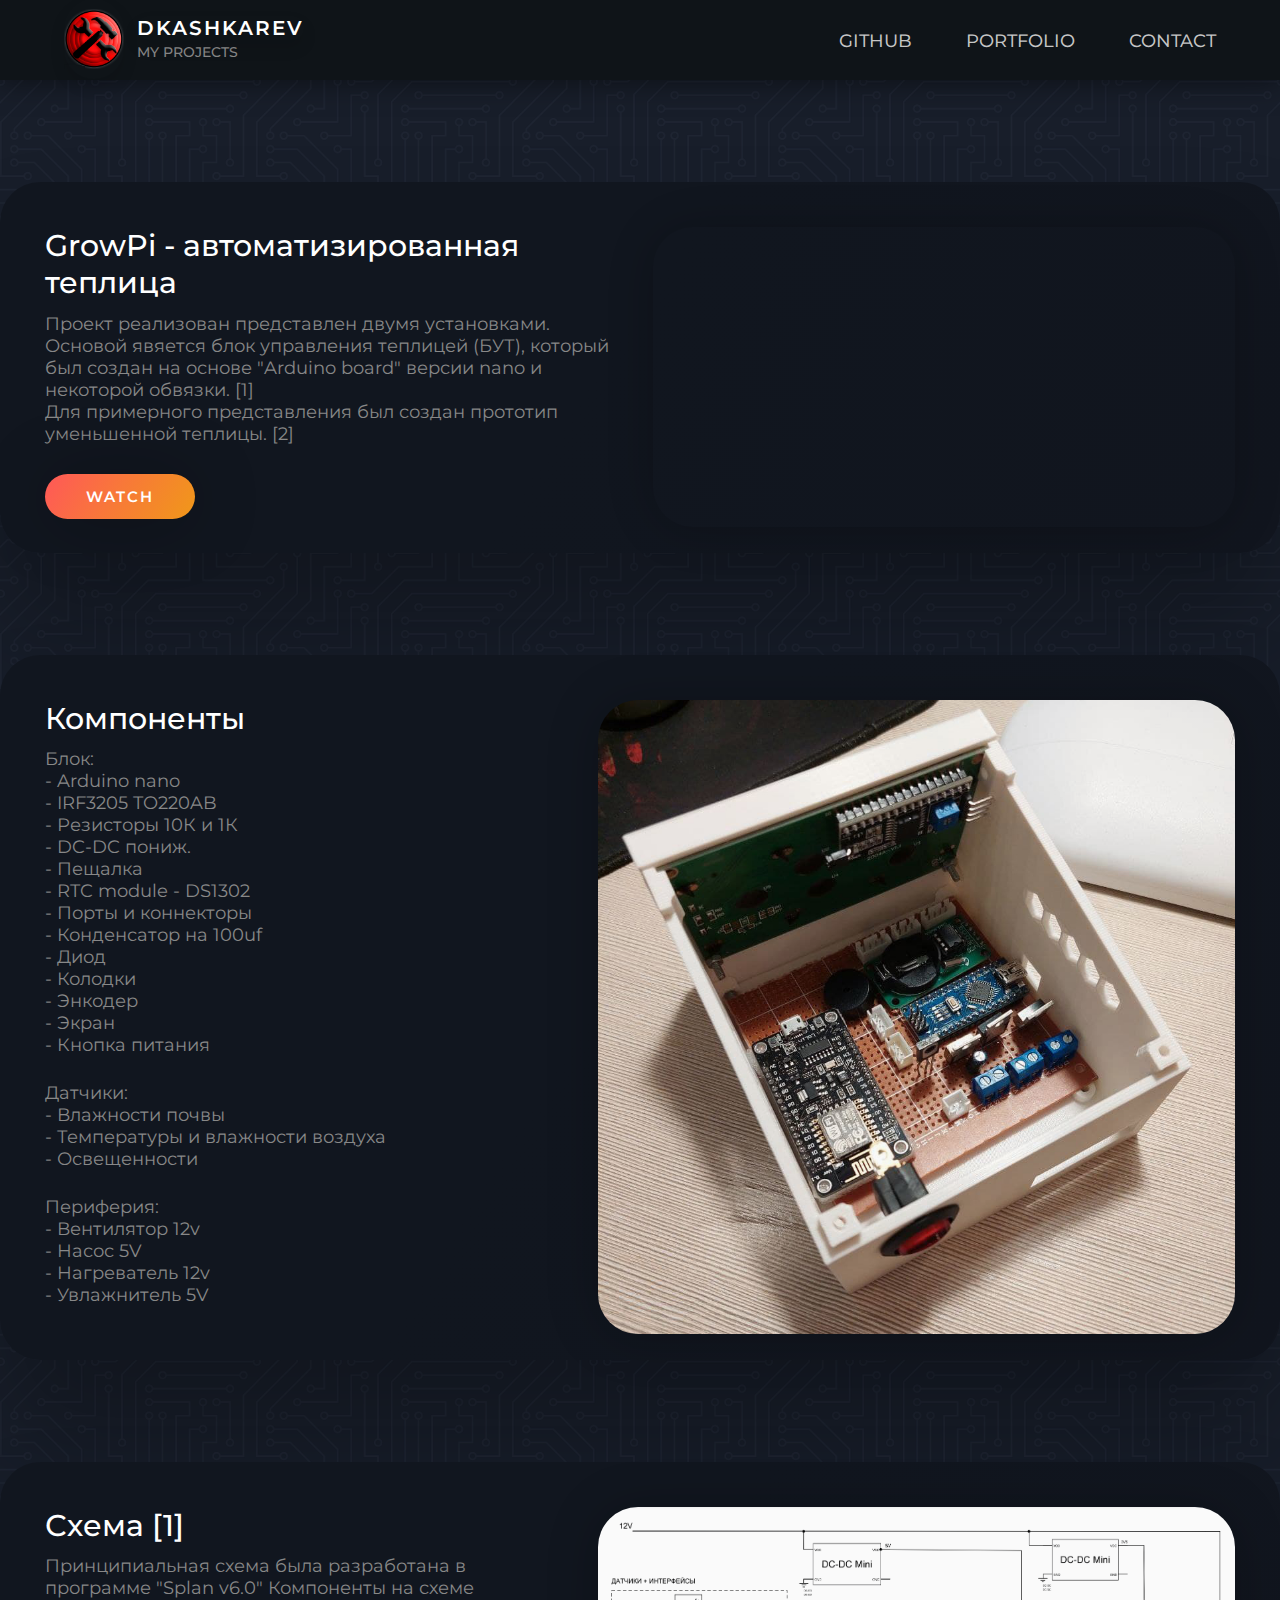
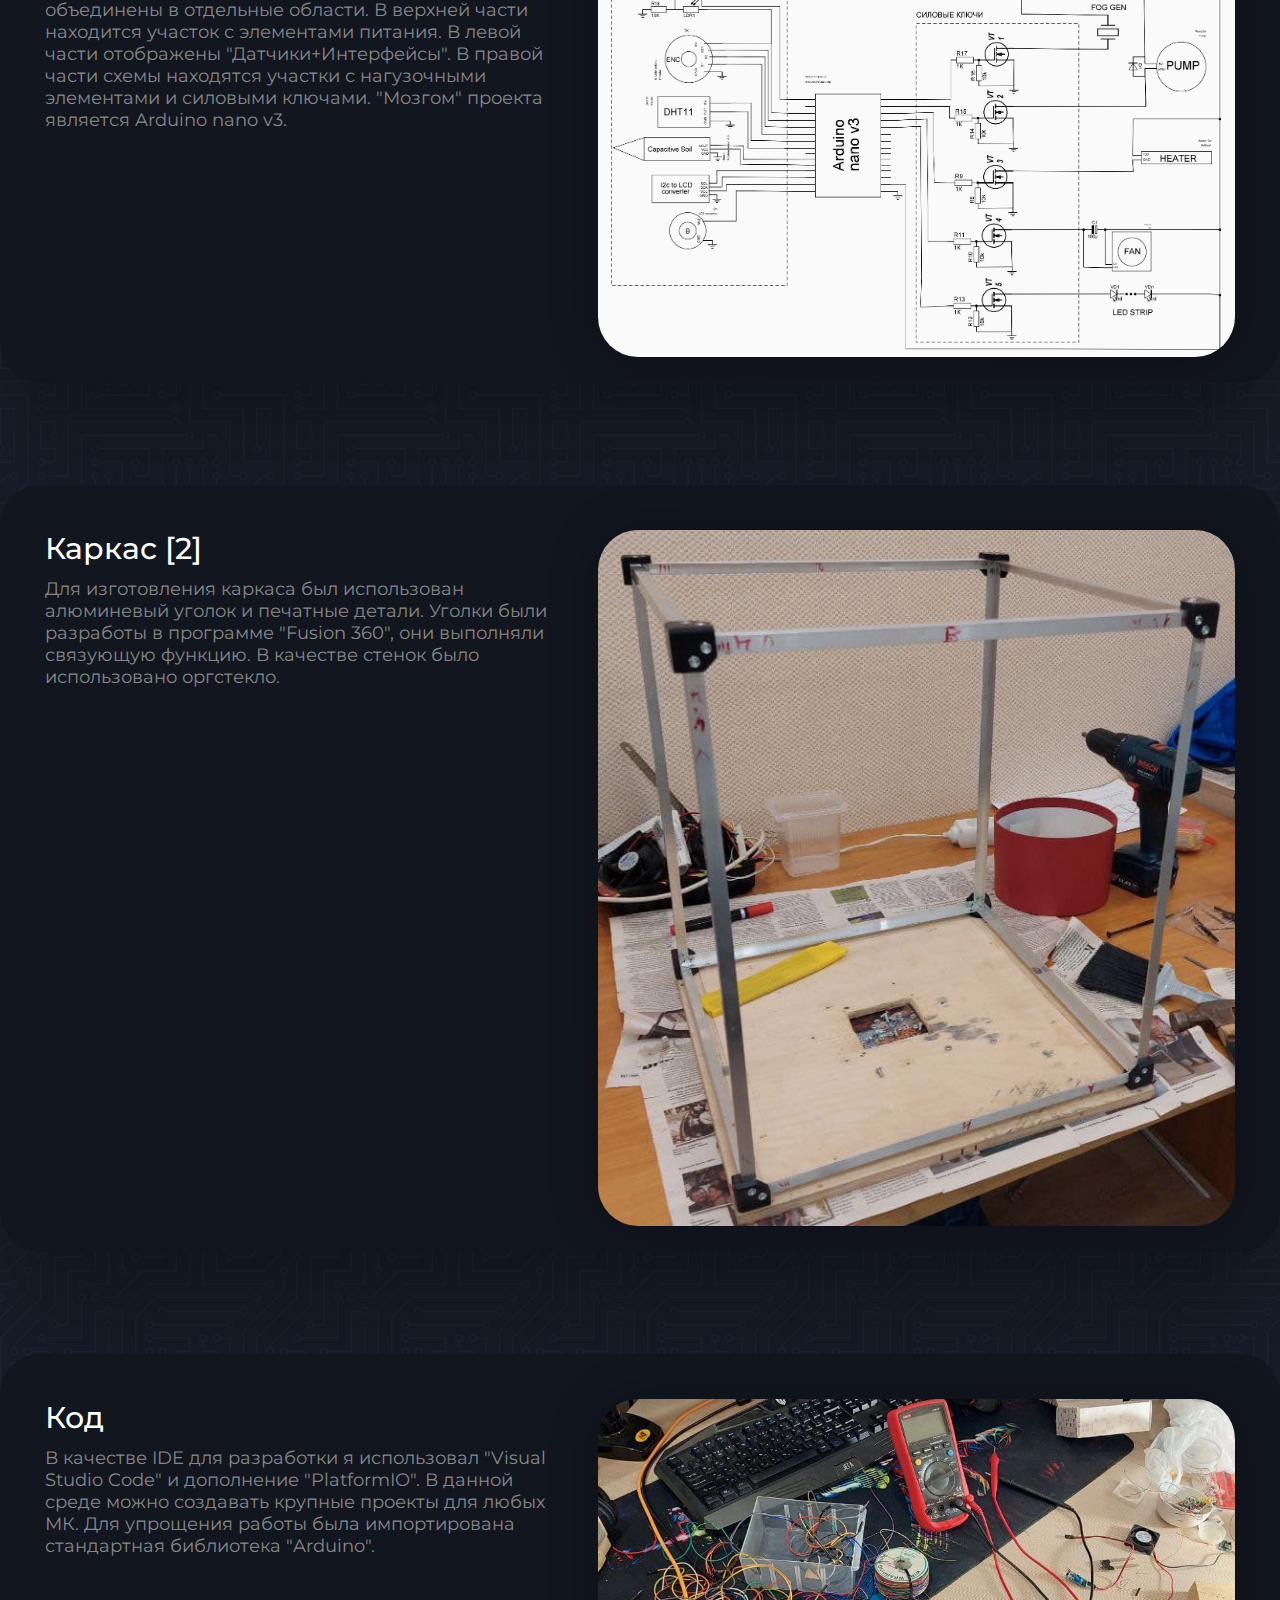
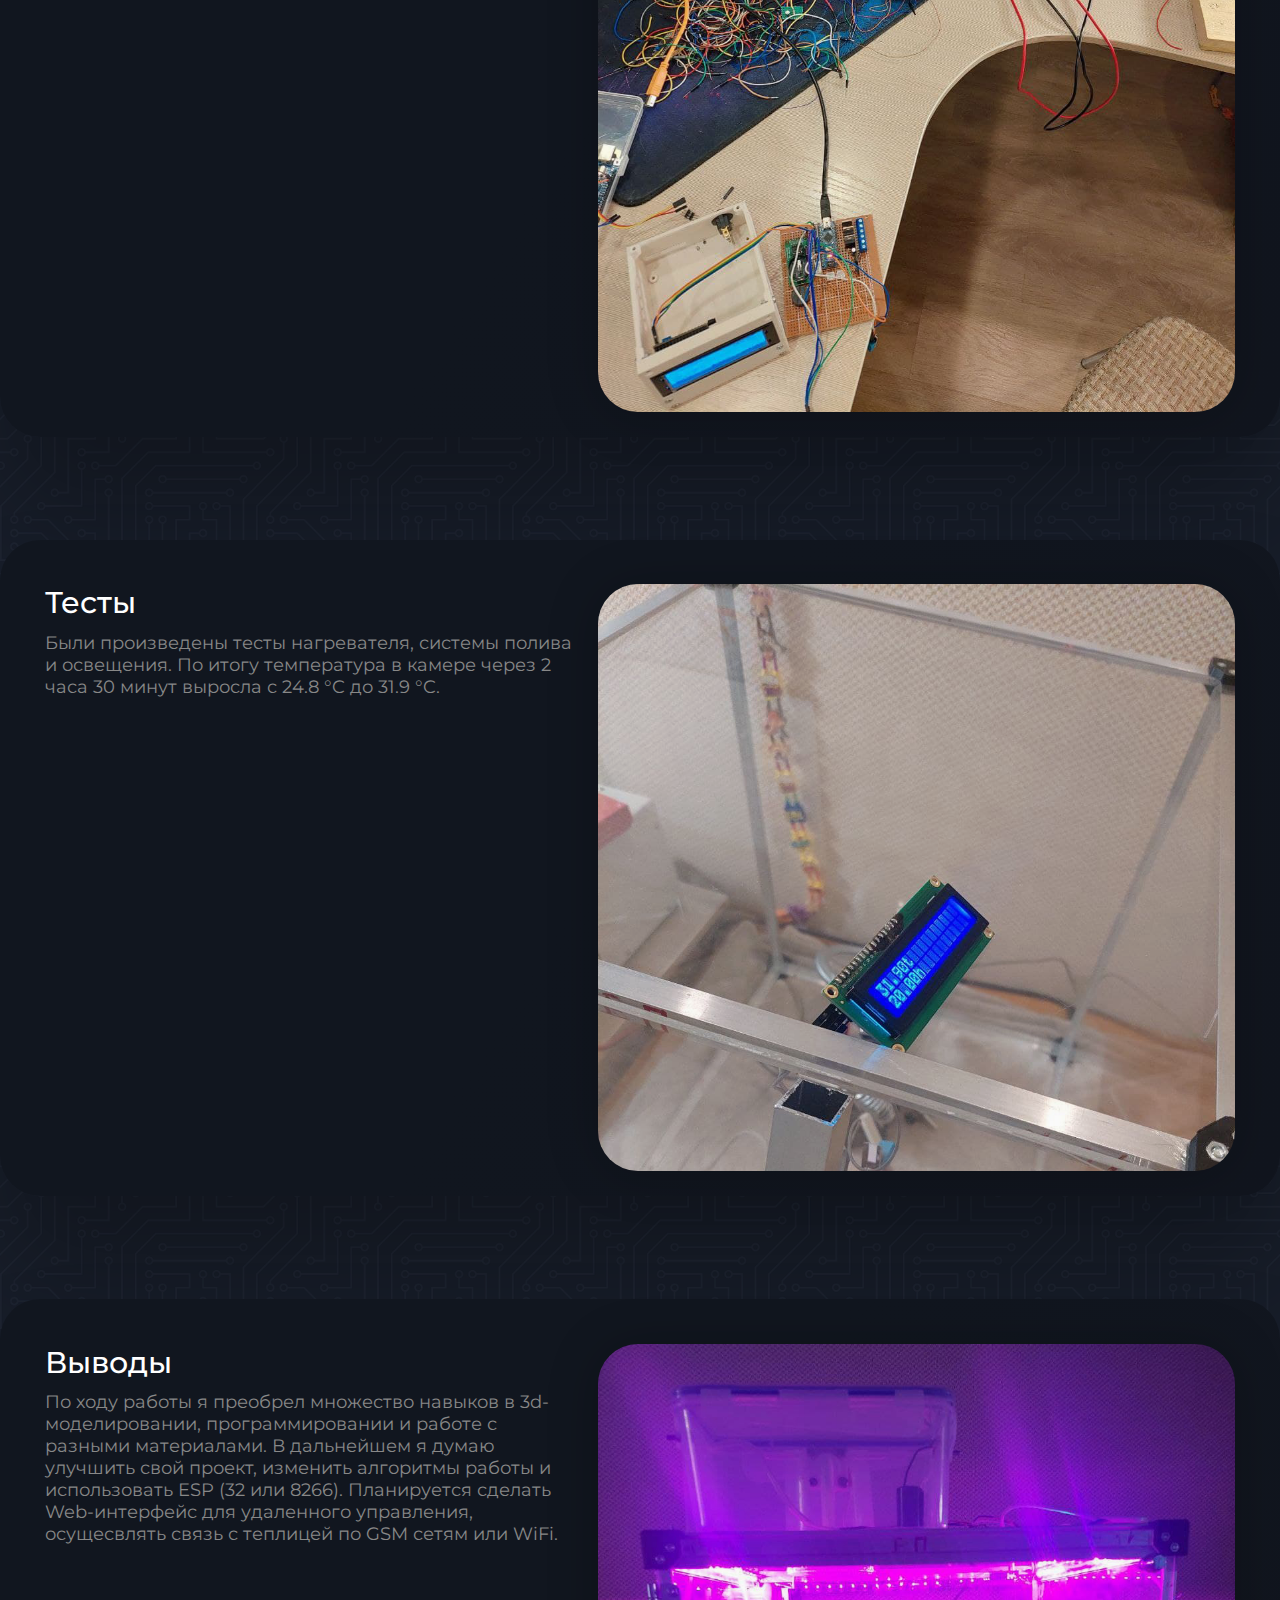
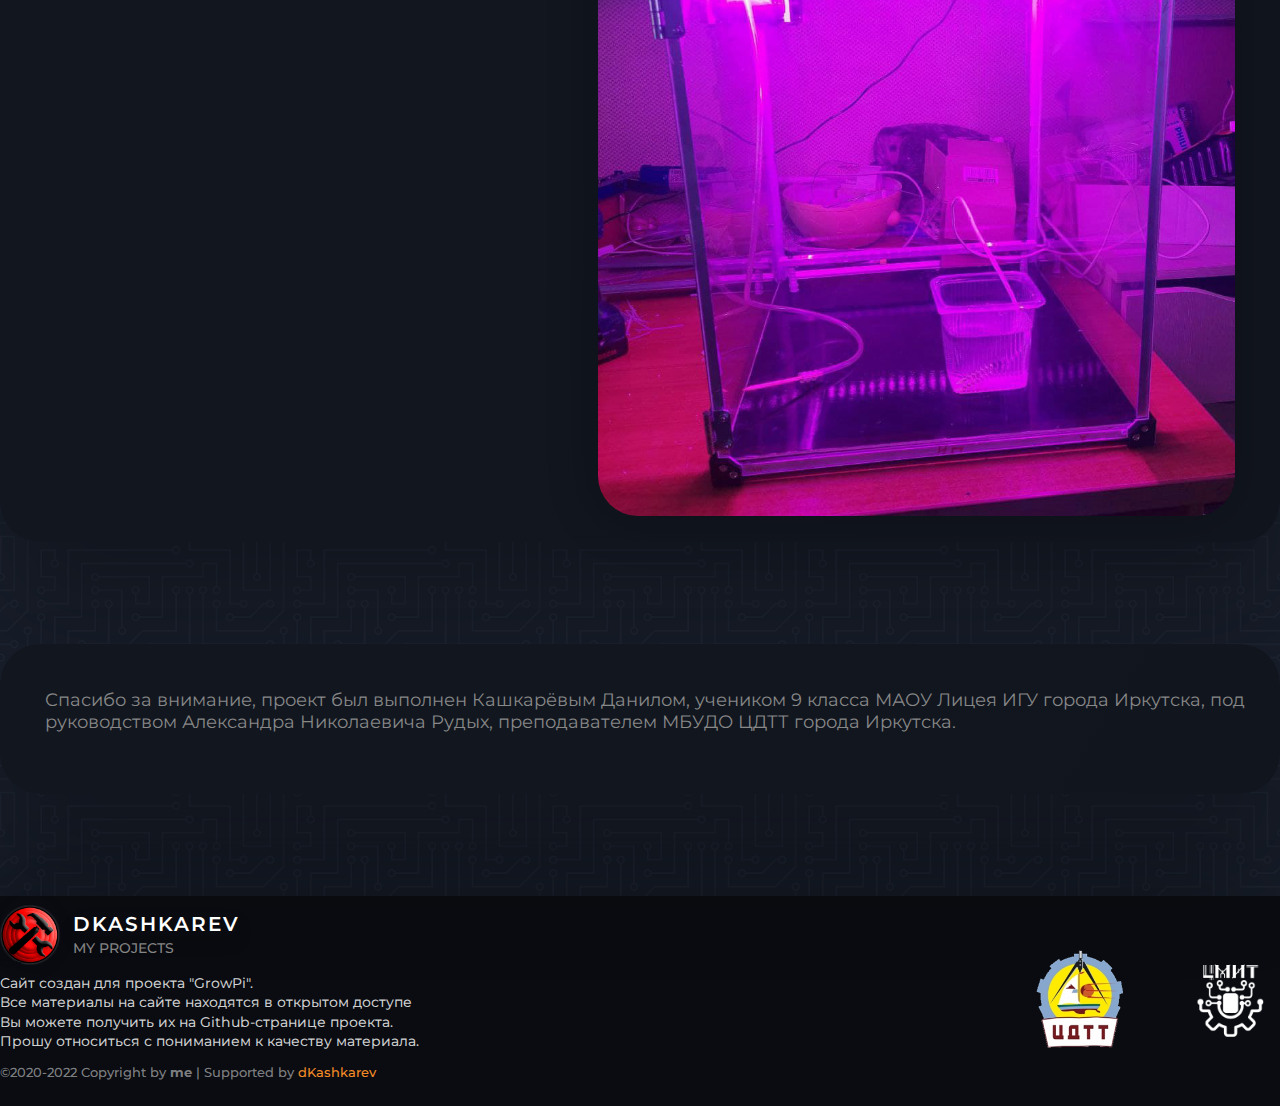
==== commit c893c1d0: "Update index.html" ====
--- a/index.html
+++ b/index.html
@@ -111,6 +111,104 @@
                <!-- <img src="tenor.gif"> -->
                 
             </div>
+            <div class="slider"  > <!--c[tvf]-->
+                <div>
+                    
+                    <b>Схема [1]</b>
+                    <p>
+                        Принципиальная схема была разработана в программе "Splan v6.0"
+                        Компоненты на схеме объединены в отдельные области. В верхней части находится
+                        участок с элементами питания. В левой части отображены "Датчики+Интерфейсы".
+                        В правой части схемы находятся участки с нагузочными элементами и силовыми ключами.
+                        "Мозгом" проекта является Arduino nano v3.
+                    </p>
+                    
+                    
+                </div>
+               <img src="sheet.png">
+               <!-- <img src="tenor.gif"> -->
+                
+            </div>
+            <div class="slider"  > <!--каркас-->
+                <div>
+                    
+                    <b>Каркас [2]</b>
+                    <p>
+                        Для изготовления каркаса был использован алюминевый уголок и печатные детали.
+                        Уголки были разработы в программе "Fusion 360", они выполняли связующую функцию.
+                        В качестве стенок было использовано оргстекло. 
+                    </p>
+                    
+                    
+                </div>
+               <img src="base.jpg">
+               <!-- <img src="tenor.gif"> -->
+                
+            </div>
+            <div class="slider"  > <!--программа-->
+                <div>
+                    
+                    <b>Код</b>
+                    <p>
+                        В качестве IDE для разработки я использовал "Visual Studio Code" и 
+                        дополнение "PlatformIO". В данной среде можно создавать крупные проекты для
+                        любых МК. Для упрощения работы была импортирована стандартная библиотека "Arduino".
+                    </p>
+                    
+                    
+                </div>
+               <img src="code.png">
+               <!-- <img src="tenor.gif"> -->
+                
+            </div>
+            <div class="slider"  > <!--тесты-->
+                <div>
+                    
+                    <b>Тесты</b>
+                    <p>
+                        Были произведены тесты нагревателя, системы полива и  освещения. По итогу температура
+                        в камере через 2 часа 30 минут выросла с 24.8 °C до 31.9 °C.                   
+                    </p>
+                    
+                    
+                </div>
+               <img src="test.jpg">
+               <!-- <img src="tenor.gif"> -->
+                
+            </div>
+            <div class="slider"  > <!--выводы-->
+                <div>
+                    
+                    <b>Выводы</b>
+                    <p>
+                        По ходу работы я преобрел множество навыков в  3d-моделировании, 
+                        программировании и работе с разными материалами.
+                        В дальнейшем я думаю улучшить свой проект, изменить алгоритмы работы и использовать ESP (32 или 8266).
+                        Планируется сделать Web-интерфейс для удаленного управления, осущесвлять связь с теплицей по GSM сетям или WiFi.                   
+                    </p>
+                    
+                    
+                </div>
+               <img src="end.jpg">
+               <!-- <img src="tenor.gif"> -->
+                
+            </div>
+            <div class="slider"  > <!--выводы-->
+                <div>
+                    
+                    
+                    <p>
+                        Спасибо за внимание, проект был выполнен Кашкарёвым Данилом, учеником 9 класса МАОУ Лицея ИГУ 
+                        города Иркутска, под руководством Александра Николаевича Рудых, преподавателем МБУДО ЦДТТ города Иркутска.
+                         
+                    </p>
+                    
+                    
+                </div>
+               
+               <!-- <img src="tenor.gif"> -->
+                
+            </div>
             
         </div>
     </div>
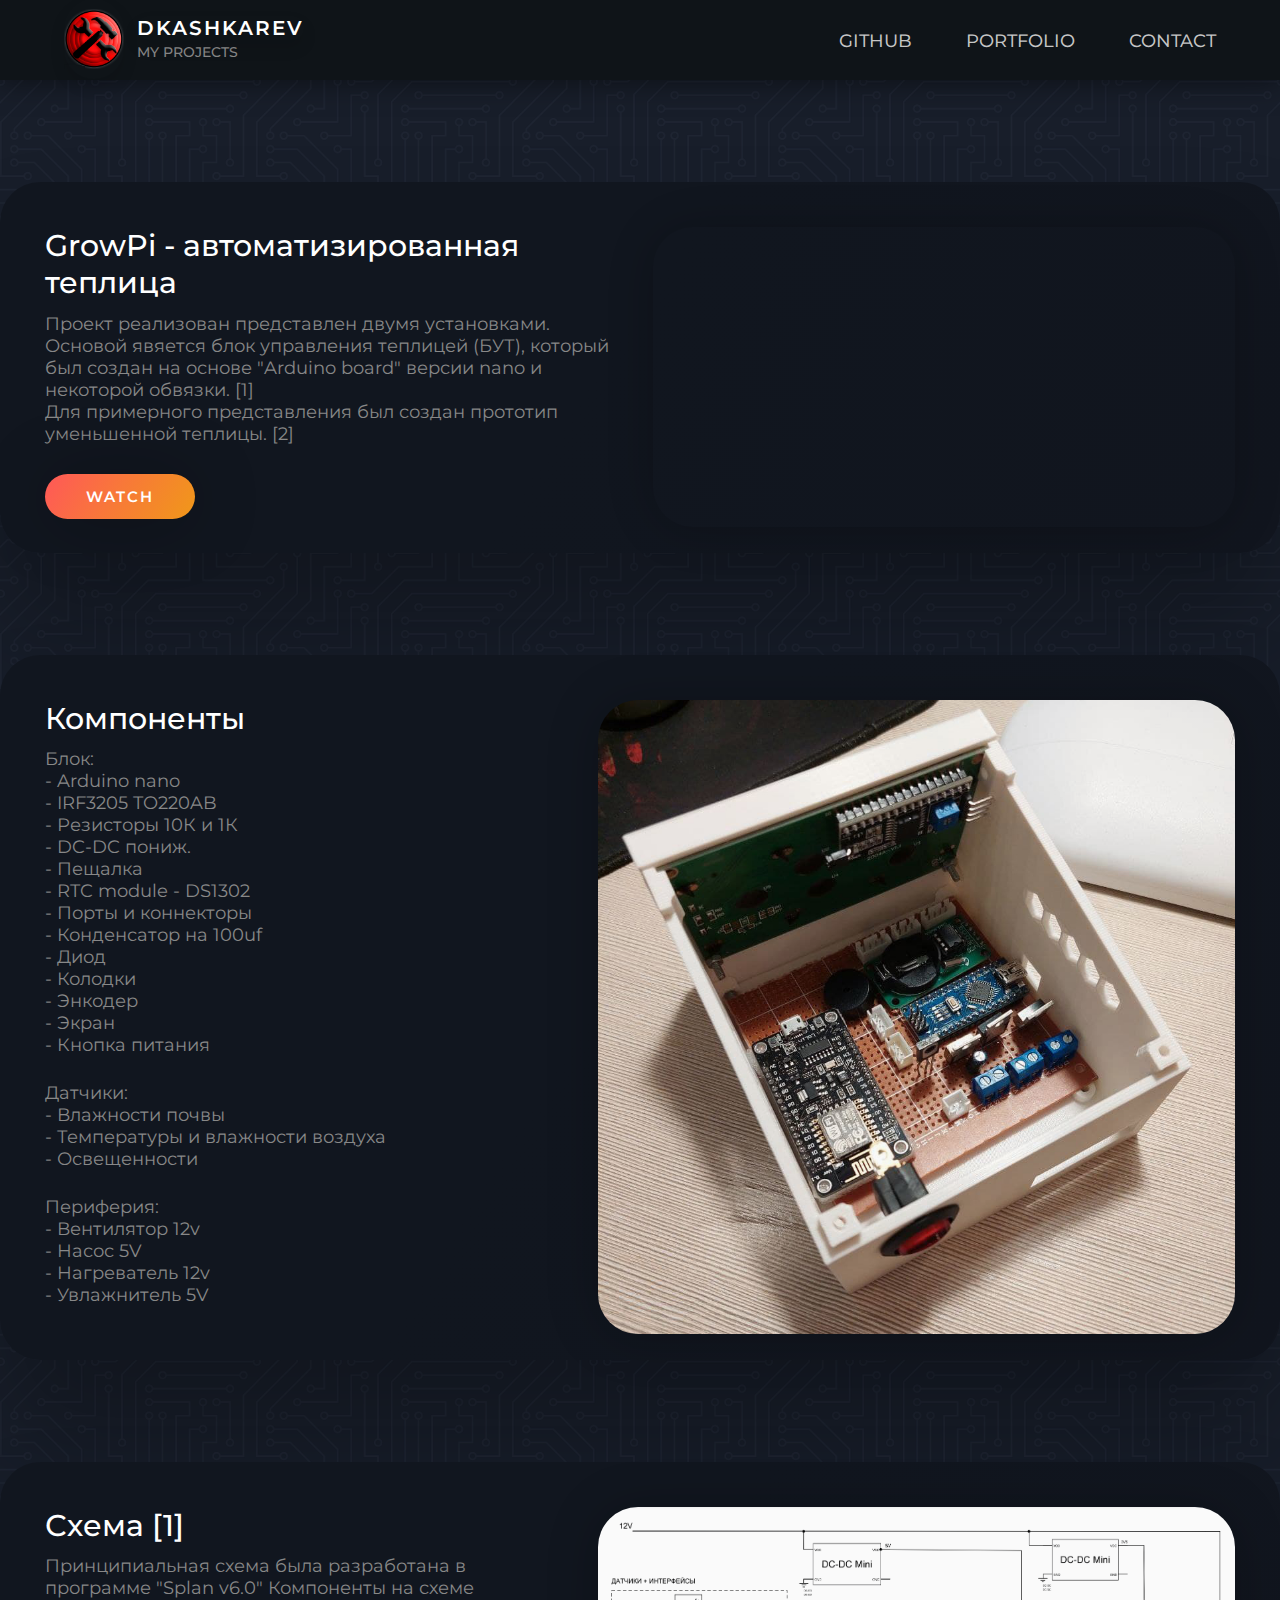
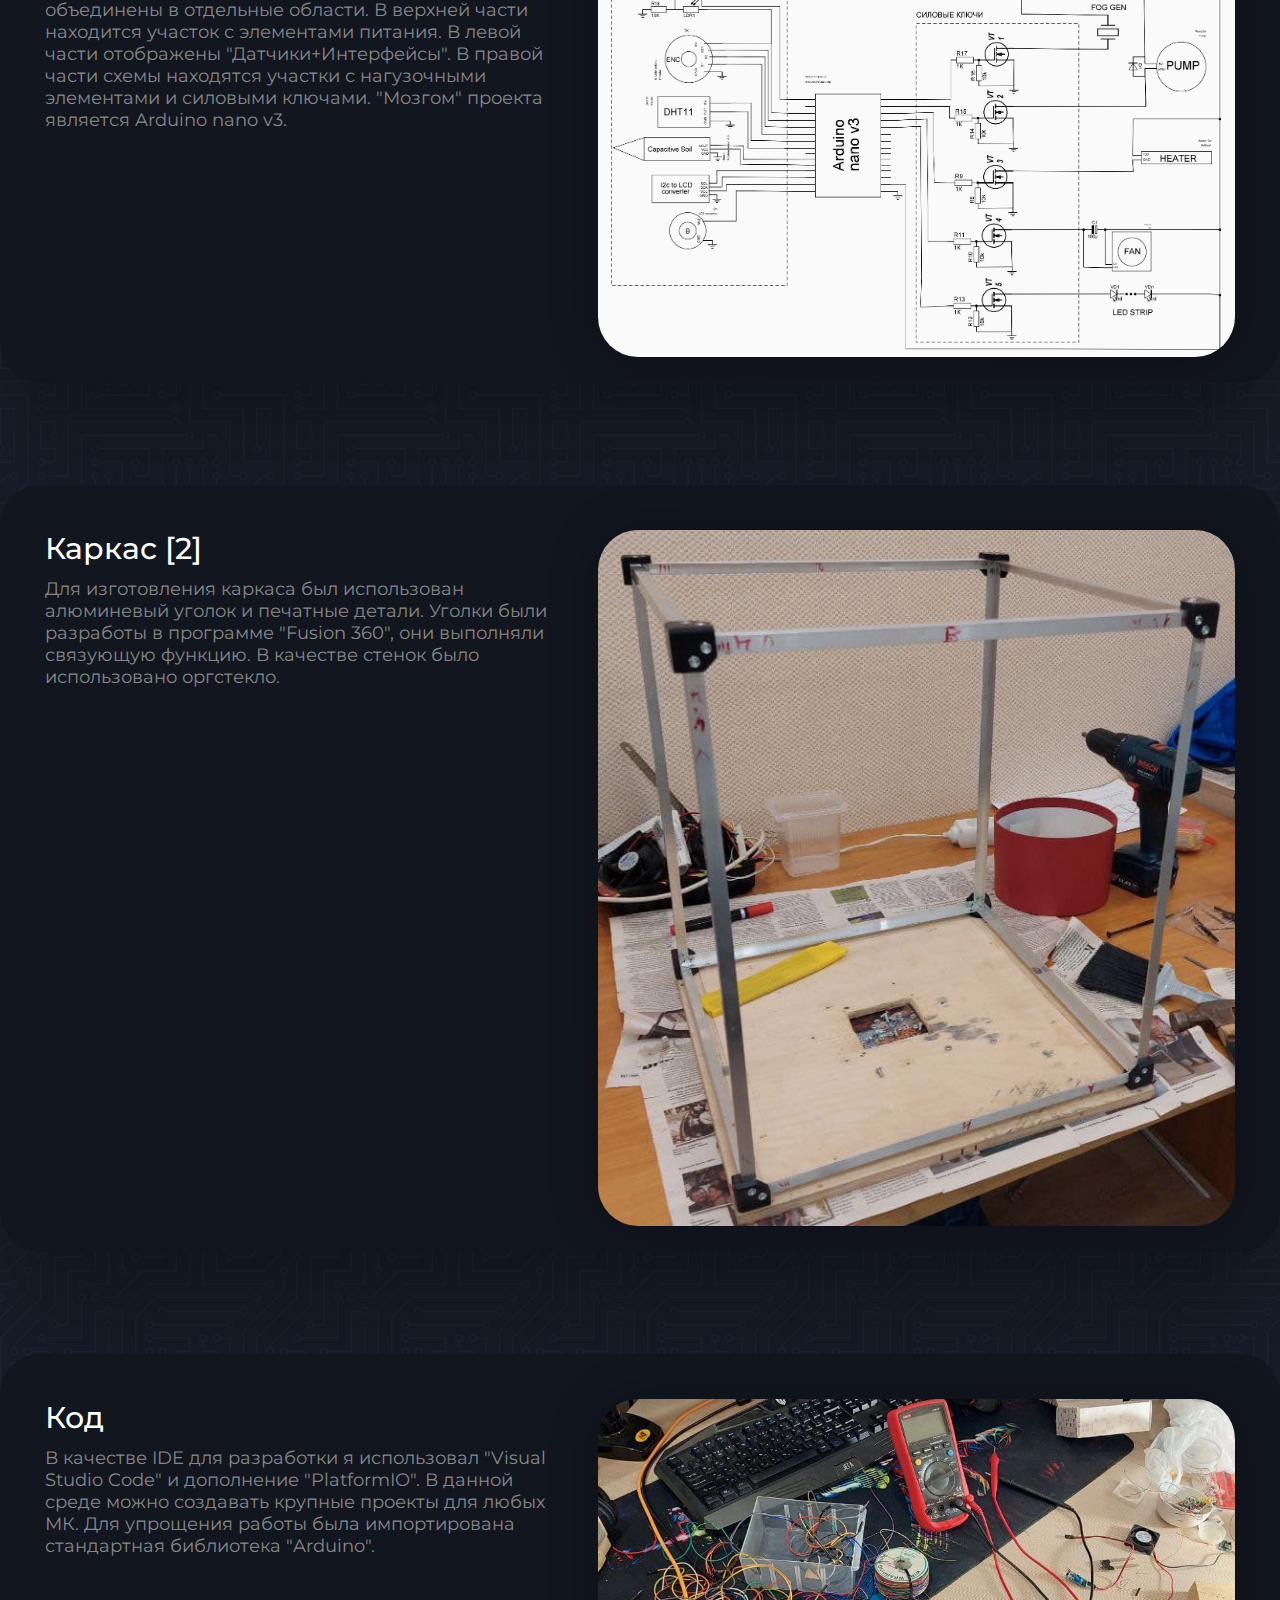
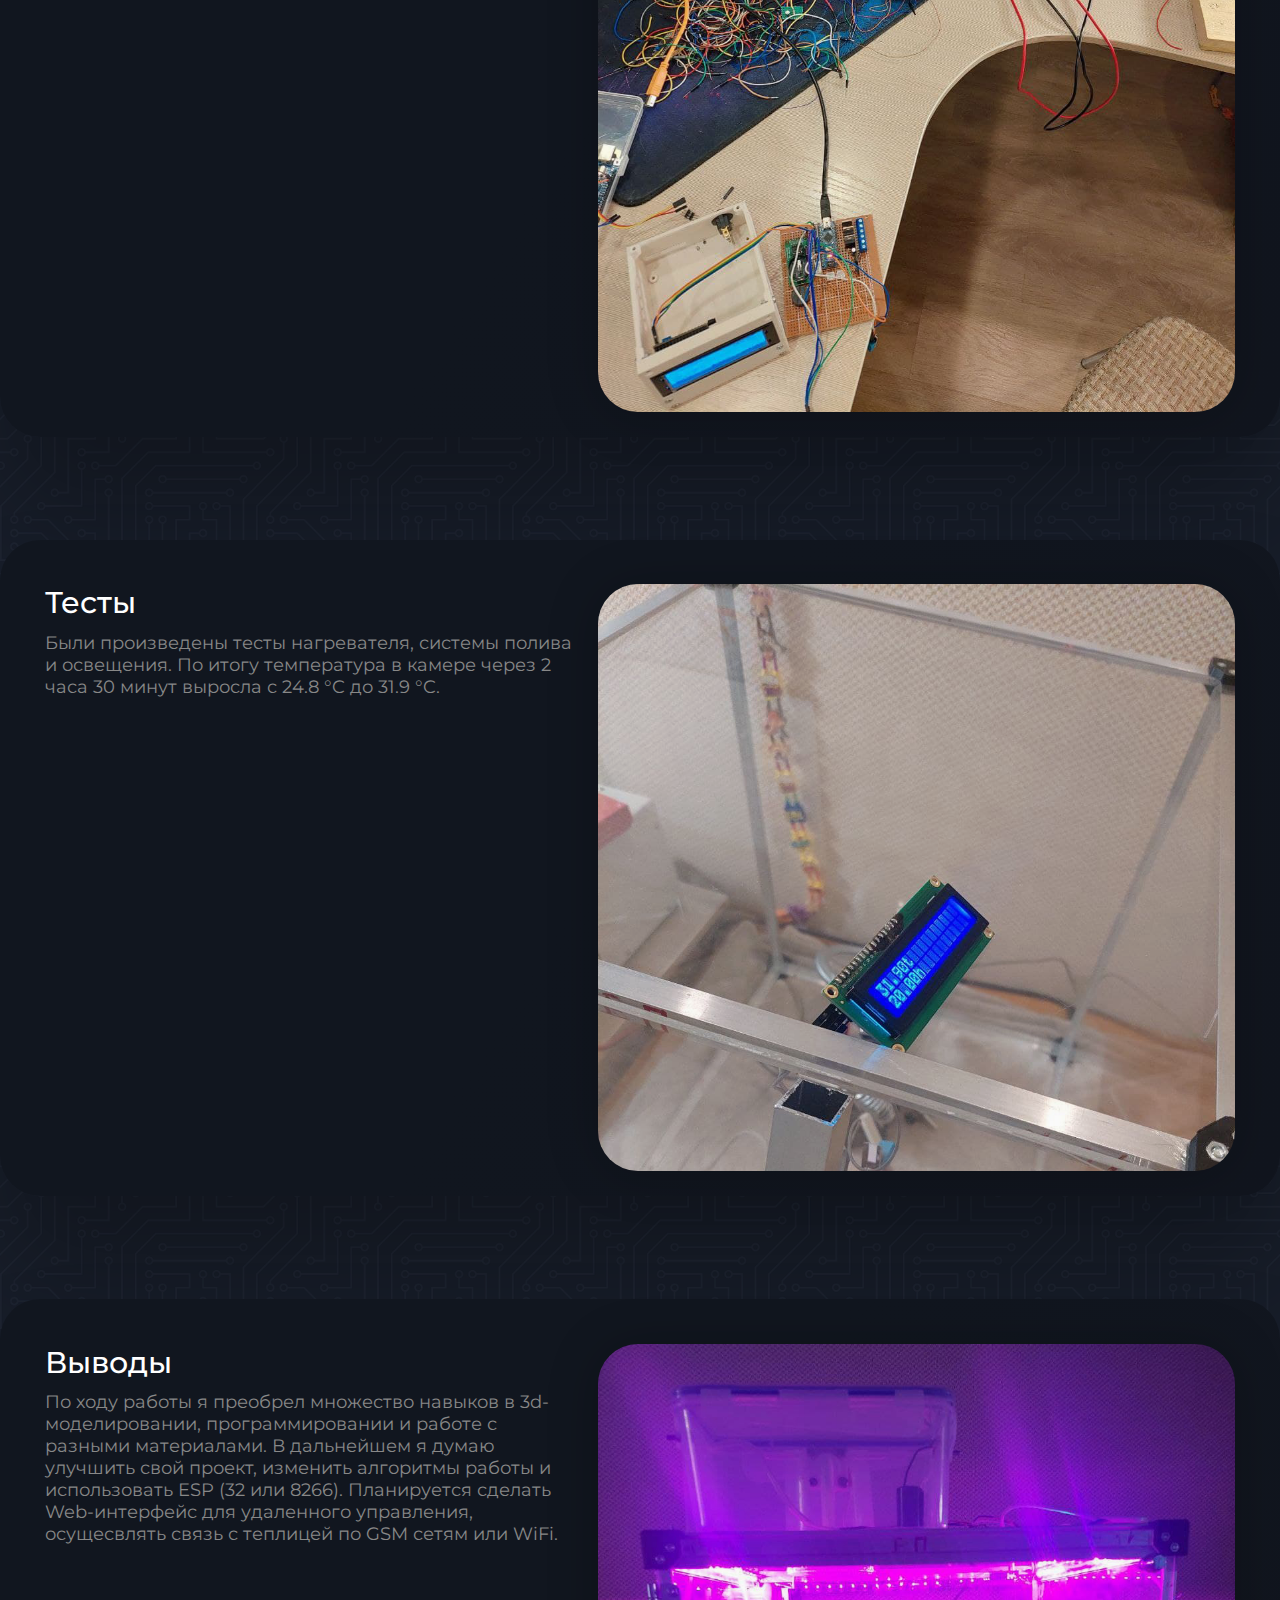
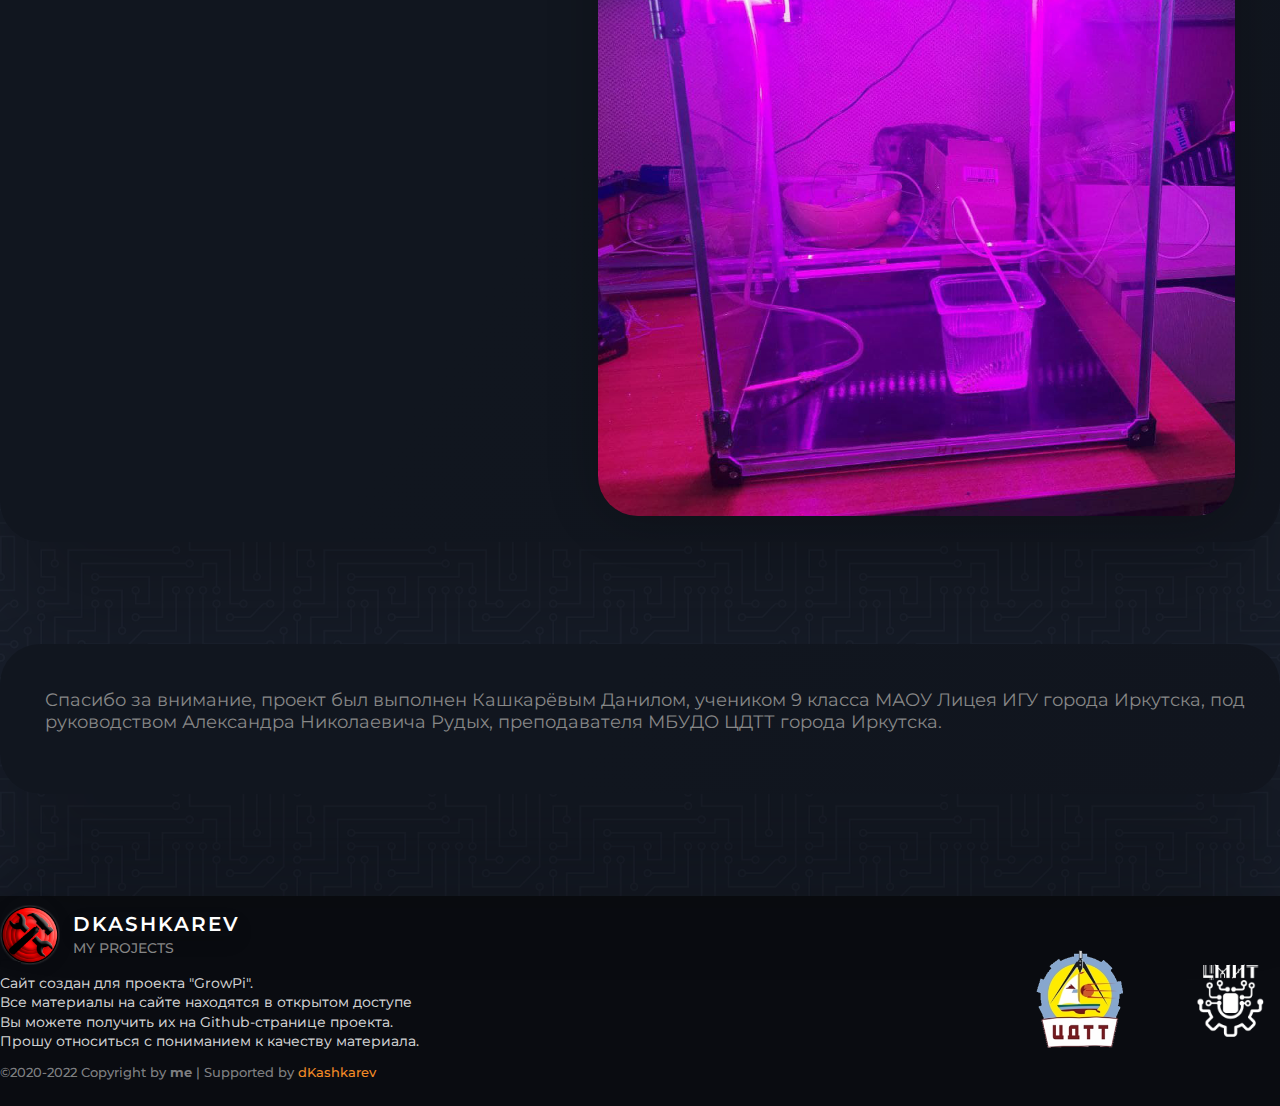
==== commit 80bdc4fd: "Update index.html" ====
--- a/index.html
+++ b/index.html
@@ -199,7 +199,7 @@
                     
                     <p>
                         Спасибо за внимание, проект был выполнен Кашкарёвым Данилом, учеником 9 класса МАОУ Лицея ИГУ 
-                        города Иркутска, под руководством Александра Николаевича Рудых, преподавателем МБУДО ЦДТТ города Иркутска.
+                        города Иркутска, под руководством Александра Николаевича Рудых, преподавателя МБУДО ЦДТТ города Иркутска.
                          
                     </p>
                     
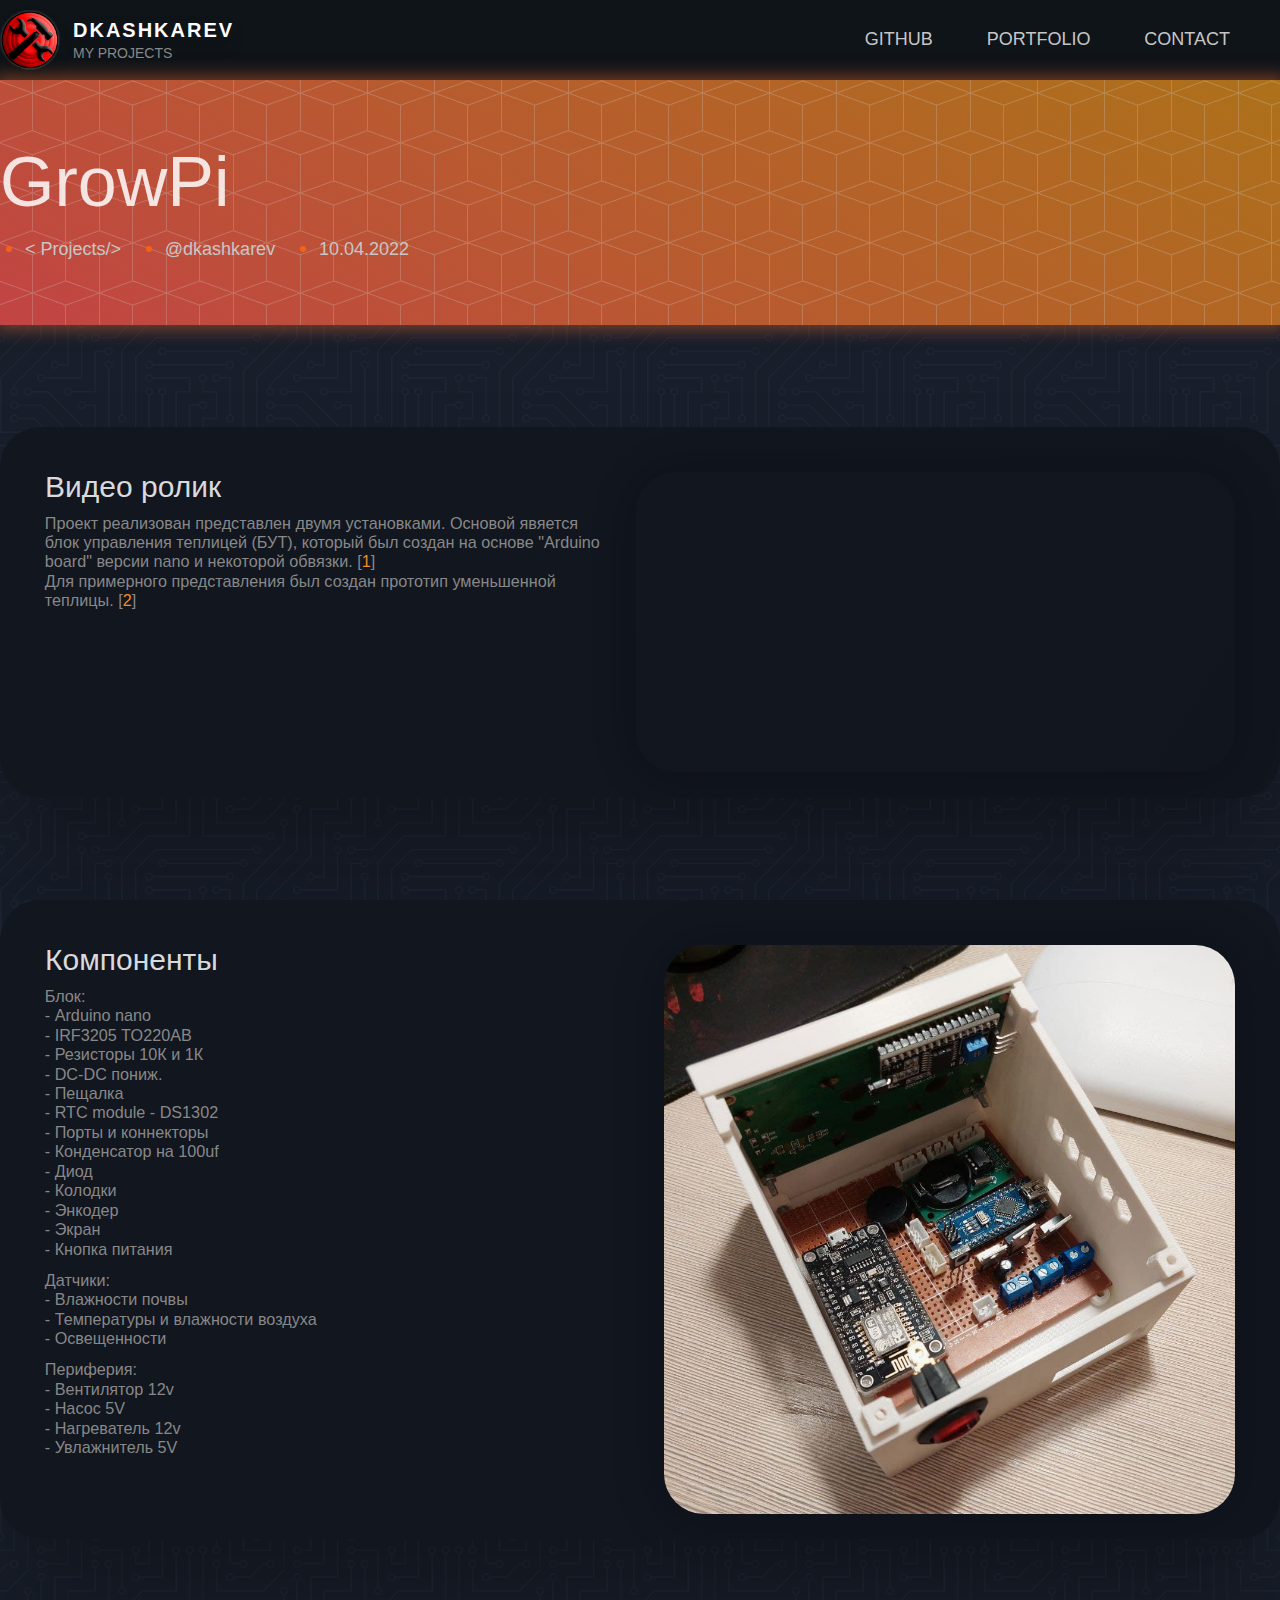
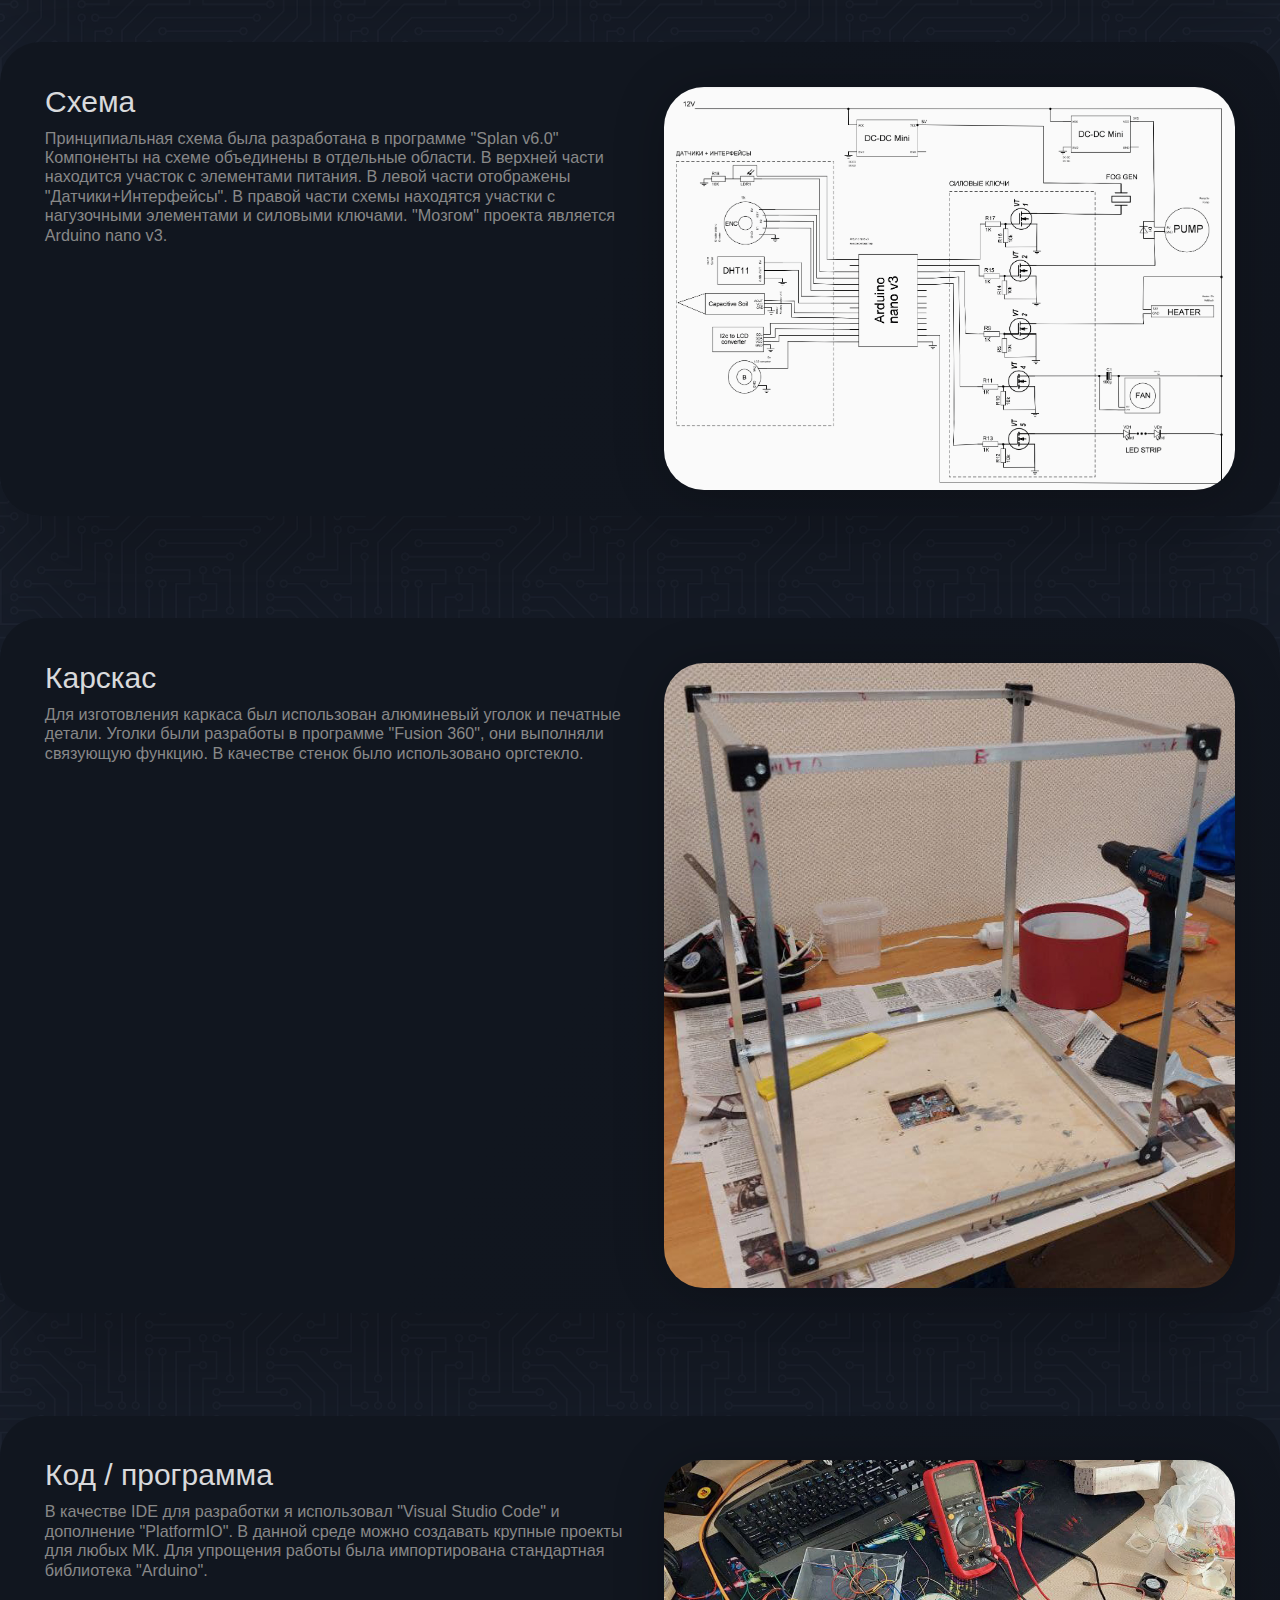
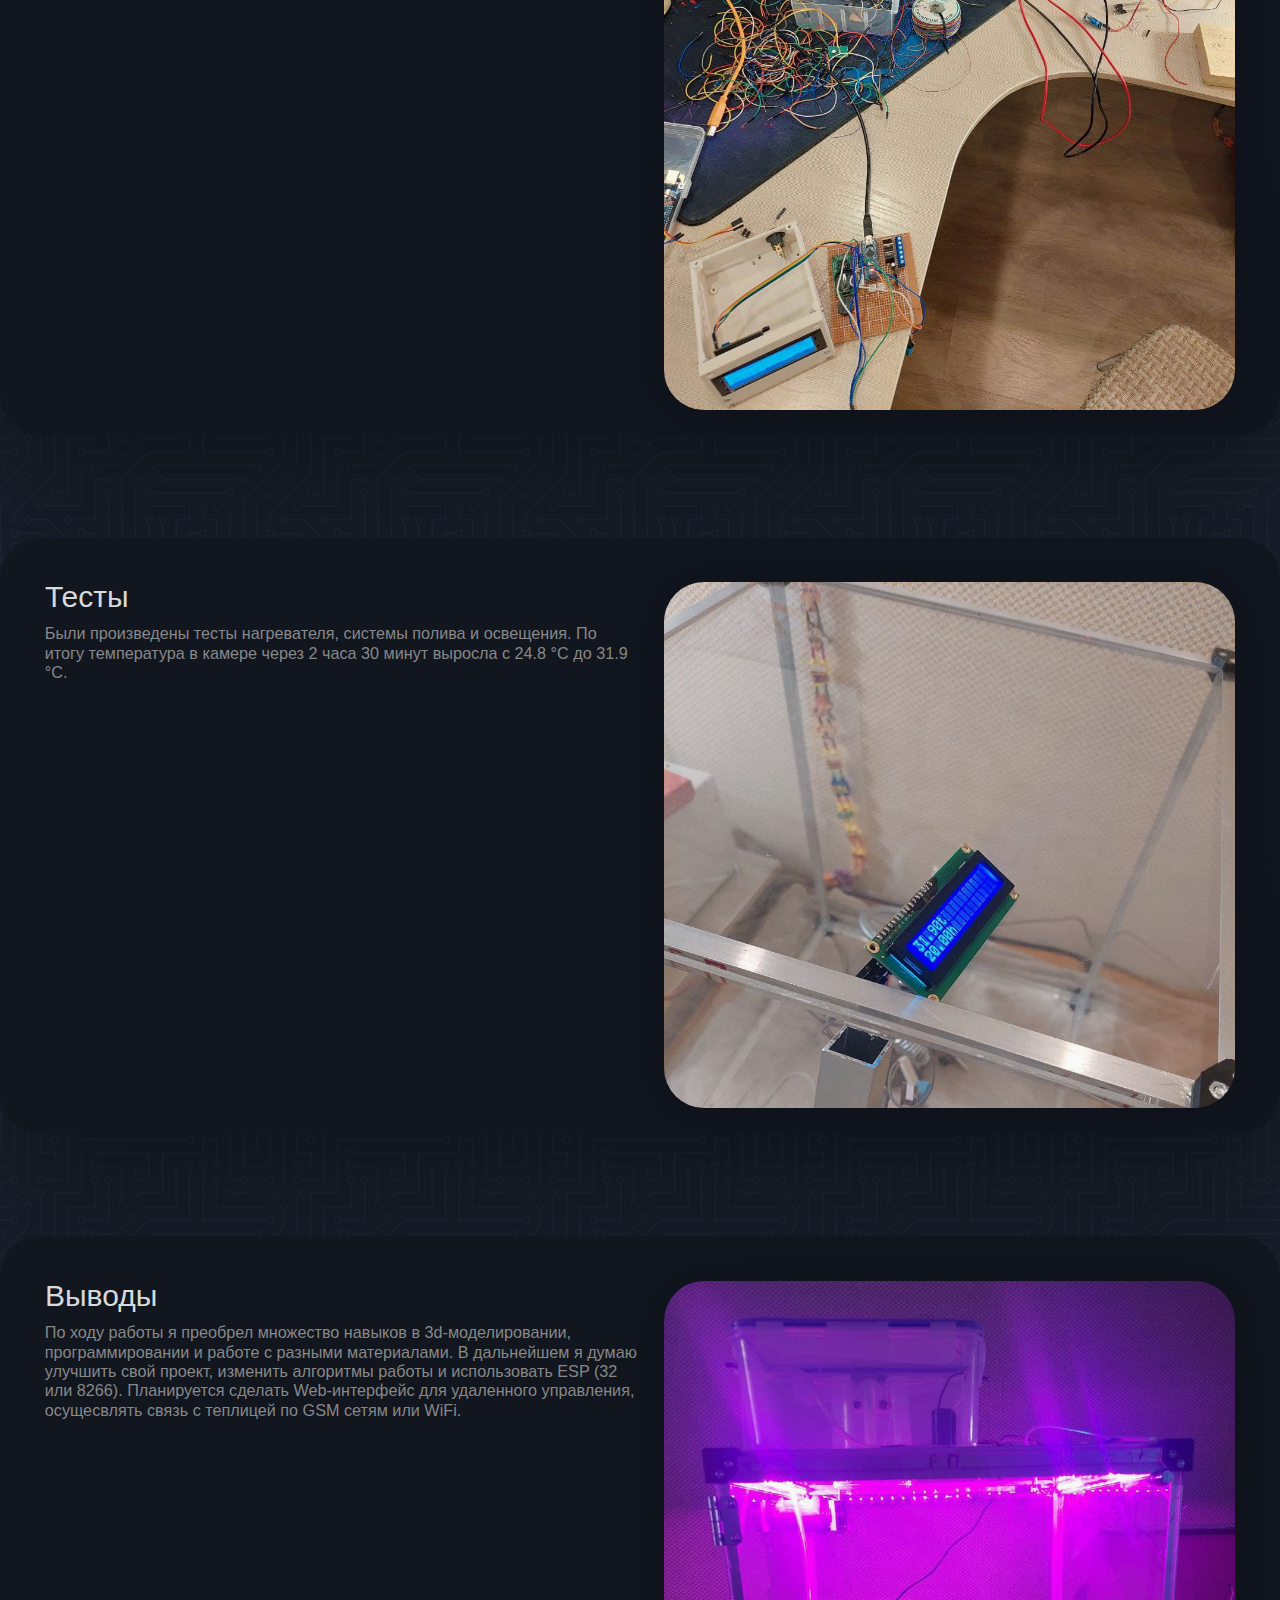
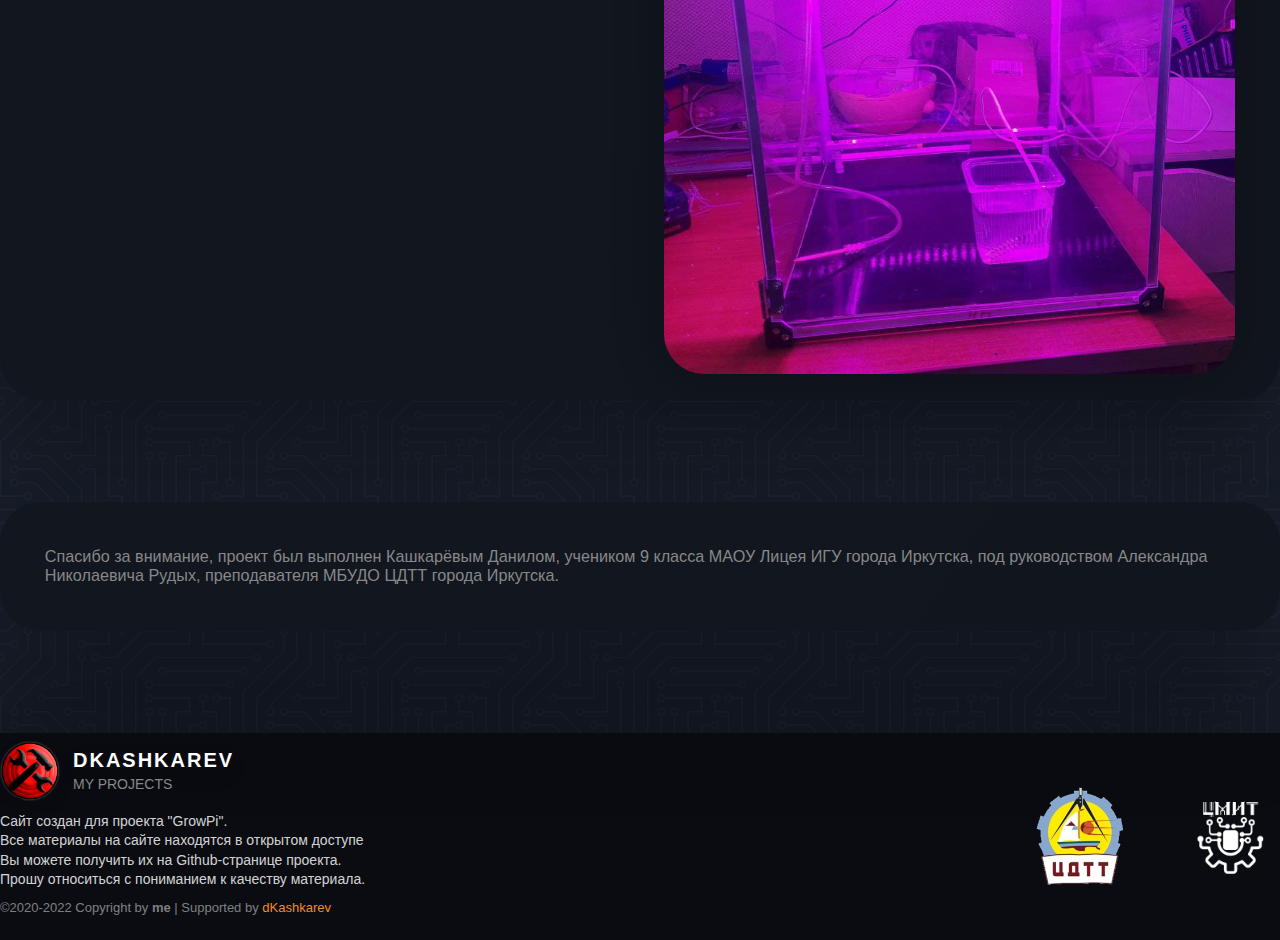
==== commit f3efdfd0: "Update index.html" ====
--- a/index.html
+++ b/index.html
@@ -4,9 +4,9 @@
 <head>
     <meta charset="UTF-8">
     <meta name="viewport" content="width=device-width, initial-scale=1.0">
-    <title>dKashkarev</title>
+    <title>dKashkarev | GrowPi</title>
     <link rel="stylesheet" href="style.css">
-    <link rel="stylesheet" href="style.css">
+    
     <link rel="shortcut icon" href="logo2.png" type="image/x-icon">
     <link rel="stylesheet" href="font-awesome/css/font-awesome.css">
     <link rel="stylesheet" href="main.css">
@@ -46,34 +46,63 @@
             </div>
         </div>
     </header>
-    
-    <div class="body">
+    <div class="chield">
+        
+          <div class="shield-container">
+            <h1>GrowPi</h1>
+            <ul class="chield-info">
+                <li><span>&lt; Projects/&gt;</span></li>
+                <li><span>@dkashkarev</span></li>
+                <li><span>10.04.2022</span></li>
+            </ul>
+          </div>
+        
+      </div>
+    <div class="content">
+       
+        
         <div class="container2">
-                
-            <div class="slider"> <!--описание-->
-                <div>
-                    
-                    <b>GrowPi - автоматизированная теплица</b>
+            
+           <!-- <div class="hyper-links">
+                <ul>
+                    <li>Видео</li>
+                    <li>Компоненты</li>
+                    <li>Схема</li>
+                    <li>Каркас</li>
+                    <li>Код</li>
+                    <li>Тесты</li>
+                    <li>Выводы</li>
+                    <li>Авторство</li>
+                </ul>
+            </div>   -->
+            <article > <!--описание-->
+                <div>
+                    
+                    <h2 id="Video">
+                        <a href="#Video" class="headline">Видео ролик</a>
+                    </h2>
                     <p>
                         Проект реализован представлен двумя установками. 
                         Основой явяется блок управления теплицей (БУТ), который был создан на основе 
-                        "Arduino board" версии nano и некоторой обвязки. [1]<br>
-                        Для примерного представления был создан прототип уменьшенной теплицы. [2]
+                        "Arduino board" версии nano и некоторой обвязки. [<a href="#Layout">1</a>]<br>
+                        Для примерного представления был создан прототип уменьшенной теплицы. [<a href="#Frame">2</a>]
                     </p>
                 
                     <a href="https://youtu.be/EGWkdY8UoIQ" class="floating-button">Watch</a>
                 </div>
                <!-- <img src="tenor.gif"> -->
-                <iframe  
+                <iframe  class="youtube-video"
                 src="https://www.youtube.com/embed/EGWkdY8UoIQ" 
                 title="YouTube video player" frameborder="0" 
                 allow="accelerometer; autoplay; clipboard-write; 
                 encrypted-media; gyroscope; picture-in-picture" allowfullscreen></iframe>
-            </div>
-            <div class="slider"  > <!--компоненты-->
-                <div>
-                    
-                    <b>Компоненты</b>
+            </article>
+            <article> <!--компоненты-->
+                <div>
+                    
+                    <h2 id="Part">
+                        <a href="#Part" class="headline">Компоненты</a>
+                    </h2>
                     <p>
                         Блок: <br>
                         - Arduino nano<br>
@@ -110,11 +139,13 @@
                <img src="block.jpg">
                <!-- <img src="tenor.gif"> -->
                 
-            </div>
-            <div class="slider"  > <!--c[tvf]-->
-                <div>
-                    
-                    <b>Схема [1]</b>
+            </article>
+            <article   > <!--схема-->
+                <div>
+                    
+                    <h2 id="#Layout">
+                        <a href="#Layout" class="headline">Схема</a>
+                    </h2>
                     <p>
                         Принципиальная схема была разработана в программе "Splan v6.0"
                         Компоненты на схеме объединены в отдельные области. В верхней части находится
@@ -128,11 +159,13 @@
                <img src="sheet.png">
                <!-- <img src="tenor.gif"> -->
                 
-            </div>
-            <div class="slider"  > <!--каркас-->
-                <div>
-                    
-                    <b>Каркас [2]</b>
+            </article>
+            <article> <!--каркас-->
+                <div>
+                    
+                    <h2 id="Frame">
+                        <a href="#Frame" class="headline">Карскас</a>
+                    </h2>
                     <p>
                         Для изготовления каркаса был использован алюминевый уголок и печатные детали.
                         Уголки были разработы в программе "Fusion 360", они выполняли связующую функцию.
@@ -144,11 +177,13 @@
                <img src="base.jpg">
                <!-- <img src="tenor.gif"> -->
                 
-            </div>
-            <div class="slider"  > <!--программа-->
-                <div>
-                    
-                    <b>Код</b>
+            </article>
+            <article> <!--программа-->
+                <div>
+                    
+                    <h2 id="Code">
+                        <a href="#Code" class="headline">Код / программа</a>
+                    </h2>
                     <p>
                         В качестве IDE для разработки я использовал "Visual Studio Code" и 
                         дополнение "PlatformIO". В данной среде можно создавать крупные проекты для
@@ -160,11 +195,13 @@
                <img src="code.png">
                <!-- <img src="tenor.gif"> -->
                 
-            </div>
-            <div class="slider"  > <!--тесты-->
-                <div>
-                    
-                    <b>Тесты</b>
+            </article>
+            <article> <!--тесты-->
+                <div>
+                    
+                    <h2 id="Tests">
+                        <a href="#Tests" class="headline">Тесты</a>
+                    </h2>
                     <p>
                         Были произведены тесты нагревателя, системы полива и  освещения. По итогу температура
                         в камере через 2 часа 30 минут выросла с 24.8 °C до 31.9 °C.                   
@@ -175,11 +212,13 @@
                <img src="test.jpg">
                <!-- <img src="tenor.gif"> -->
                 
-            </div>
-            <div class="slider"  > <!--выводы-->
-                <div>
-                    
-                    <b>Выводы</b>
+            </article>
+            <article> <!--выводы-->
+                <div>
+                    
+                    <h2 id="Findings">
+                        <a href="#Findings" class="headline">Выводы</a>
+                    </h2>
                     <p>
                         По ходу работы я преобрел множество навыков в  3d-моделировании, 
                         программировании и работе с разными материалами.
@@ -192,12 +231,10 @@
                <img src="end.jpg">
                <!-- <img src="tenor.gif"> -->
                 
-            </div>
-            <div class="slider"  > <!--выводы-->
-                <div>
-                    
-                    
-                    <p>
+            </article>
+            <article> <!--выводы-->
+                <div>
+                    <p style="margin:0 0 0 0;">
                         Спасибо за внимание, проект был выполнен Кашкарёвым Данилом, учеником 9 класса МАОУ Лицея ИГУ 
                         города Иркутска, под руководством Александра Николаевича Рудых, преподавателя МБУДО ЦДТТ города Иркутска.
                          
@@ -208,7 +245,9 @@
                
                <!-- <img src="tenor.gif"> -->
                 
-            </div>
+            </article>
+            
+            
             
         </div>
     </div>
@@ -216,7 +255,7 @@
     <footer>
         <div class="container">
         <div class="footer">
-            <div class="footer-wrapper"></class>
+            <div class="footer-wrapper">
             <div class="wrap-logo">
                 <a href="https://growpi.clsource.ru"><img src="logo2.png"></a>
                 <div>
--- a/style.css
+++ b/style.css
@@ -1,9 +1,51 @@
+/*Обнуление*/
+*{padding: 0;margin: 0;border: 0;}
+*,*:before,*:after{-moz-box-sizing: border-box;-webkit-box-sizing: border-box;box-sizing: border-box;}
+:focus,:active{outline: none;}
+a:focus,a:active{outline: none;}
+nav,footer,header,aside{display: block;}
+html,body{height: 100%;width: 100%;font-size: 100%;line-height: 1;font-size: 14px;-ms-text-size-adjust: 100%;-moz-text-size-adjust: 100%;-webkit-text-size-adjust: 100%;}
+input,button,textarea{font-family:inherit;}
+input::-ms-clear{display: none;}
+button{cursor: pointer;}
+button::-moz-focus-inner {padding:0;border:0;}
+a, a:visited{text-decoration: none;}
+a:hover{text-decoration: none;}
+ul li{list-style: none;}
+img{vertical-align: top;}
+h1,h2,h3,h4,h5,h6{font-size:inherit;font-weight: 400;}
+/*--------------------*/
+
 /*@import url('https://fonts.googleapis.com/css2?family=Montserrat:ital,wght@0,100;0,600;1,200;1,400;1,700;1,900&display=swap');
 
 
 @import url('https://fonts.googleapis.com/css2?family=Montserrat:ital,wght@0,100;0,200;0,300;0,400;0,500;0,600;0,700;0,800;0,900;1,100;1,200;1,300;1,400;1,500;1,600;1,700;1,800;1,900&display=swap');
 */@import url('https://fonts.googleapis.com/css2?family=Montserrat:ital,wght@0,100;0,200;0,300;0,400;0,500;0,600;0,700;0,800;0,900;1,100;1,200;1,300;1,400;1,500;1,600;1,700;1,800;1,900&display=swap%27');
 /*font-family: 'Roboto', sans-serif;*/
+
+::selection {background: #f38e23;color: #fff;}
+::-moz-selection {background: #000000;}
+::-webkit-selection {background: #000000; color:rgb(0, 0, 0);}
+::-webkit-scrollbar {
+    width: 12px;
+    background-color: rgb(16, 16, 19);
+}
+ 
+::-webkit-scrollbar-track {
+    -webkit-box-shadow:  inset 0 0 6px rgba(0,0,0,0.3); 
+    border-radius: 10px;
+}
+ 
+::-webkit-scrollbar-thumb {
+    border-radius: 10px;
+    -webkit-box-shadow: inset 0 0 6px rgba(5,5,5,0.5); 
+    
+    /*background:rgb(17, 22, 31);
+    border:0px solid #c6c6c648;*/
+    background-image:linear-gradient(rgba(255, 88, 88, 0.733) 0%, rgba(248, 121, 57, 0.74) 47%, rgba(240, 150, 25, 0.726) 100%) ;
+
+}
+
 *{
     padding:0;
     margin:0;
@@ -13,6 +55,7 @@
 header{
     background-color: #0f1418;
     height:80px;
+    width:100%;
     display:flex;
     justify-content:center;
     box-shadow: 0 0 30px 1px rgba(0,0,0,.50);
@@ -42,19 +85,20 @@
 .wrap-logo img{
     width: 60px;
     position: relative;
-    top:10px;
+    
     display: inline-block;
     
 }
 .wrap-logo div{
     display: inline-block;
     margin-left: 13px;
-    margin-top: 13px;
-    vertical-align: top;
+    height:auto;
+   /*vertical-align: center;*/
 }
 .wrap-logo{
     display:flex;
     justify-content:start;
+    align-items: center;
 }
 .wrap-logo a{
     /*color:#fff;*/
@@ -69,8 +113,6 @@
     
     border-radius: 45px;
     margin: 0% 0% 0% 0%;
-    position: relative;
-    bottom:1px;
     text-transform: uppercase;
     text-align: center;
     letter-spacing: 2px;
@@ -93,7 +135,11 @@
     font-size: 14px;
     text-transform: uppercase;
     font-weight:500;
-    
+    margin-top:10px;
+    
+}
+.wrap-logo>div>h2{
+    margin: 0 0 4.2% 0;
 }
 .container{
     width: 1400px;
@@ -106,7 +152,7 @@
 }
 .nav-bar{
     list-style: none;
-    margin:30px 0px 0px 0px;
+    margin:30px 50px 0px 0px;
     
 }
 .nav-bar a{
@@ -224,11 +270,13 @@
   
 
 
-.body{
+.content{
+    
     display:flex;
     justify-content:center;
-}
-.slider{
+    width: 100%;
+}
+article{
     display:flex;
     align-items: start;
     margin-top:8%;
@@ -254,7 +302,7 @@
   
   z-index: 16;
 }
-.slider img{
+article img{
     width:100%;
     margin:3.5% 3.5% 2% 0%;
     /*box-shadow: 0 0 19px 2px rgba(0,0,0,.91);
@@ -264,32 +312,110 @@
   box-shadow: 0px 3px 51px 0px rgba(0, 0, 0, 0.24);
   z-index: 18;
 }
-.slider b{
+article>div>h2{
+    margin: 0 0 0 -32px;
+}
+
+article>div>h2>a{
     font-family: 'Montserrat', sans-serif;
-    color:#fff;
+    color:#ffffffd8;
     font-size:30px;
     font-weight:500;
     margin-bottom:2%;
     
 }
-.slider p{
+article>div>h2>a:hover{
+    color: #ffffffd8;
+}
+article h2:before{
+    content: '\1F517';
+    opacity:0;
+    font-size:20px;
+    transition: .1s;
+    
+}
+
+article h2:hover:before{
+    content: '\1F517';
+    opacity:1;
+    transition: .1s;
+}
+
+article p{
     
     color: #888;
     font-size: 18px;
     font-weight: 400;
-    margin-bottom:5%;
-    
-}
-.slider div{
+    margin:2% 0 0% 0;
+    padding:0 0 0 0px;
+    line-height:1.2;
+}
+article div{
     display:flex;
     flex-direction: column;
     justify-content: space-between;
     width:100%;
-    padding:3.5% 2% 0% 3.5%;
+    padding:3.5% 2% 3.5% 3.5%;
     margin:0% 0% 0% 0%;
     height:100%;
     
 }
+
+.chield{
+    margin:0% 0px 0px 0px;
+    box-shadow: 0 0 15px 5px rgba(184, 90, 47, 0.567);
+    height:245px;
+    background: url(chield.png),linear-gradient(
+        32deg
+        , rgb(194,68,68) 0%, rgb(184,91,47) 47%, rgb(173,113,26) ) 47% 0%; 
+    display:flex;
+    justify-content: center;
+  }
+  .shield-container{
+      display:flex;
+      flex-direction: column;
+      justify-content:center;
+      align-items: flex-start;
+      width:1400px;
+      height:100%;
+  }
+  .chield>.shield-container>h1{
+    font-weight:500;
+    font-size:70px;
+    width:100%;
+    text-align: left;
+    margin:0 0 0 0 ;
+    color: #ffffffd8;
+  }
+ 
+  .chield-info{
+    display: flex;
+    width: 30%;
+    justify-content: space-between;
+    align-items: center;
+    margin:20px 0px 0px 25px;
+    
+    list-style-position: inside;
+  }
+  .chield-info>li{
+    /*line-height:18px;*/
+    list-style-type:disc;
+    
+    
+  }
+  .chield-info>li::marker{
+      color: #f36315;
+      font-size: 21px;
+      
+  }
+  .chield-info>li>span{
+    color: #c6c6c6;
+    padding:0px 0px  0px 0px;
+    font-size:18px;
+    font-weight:400;
+    
+  }
+
 .floating-button {
     text-decoration: none;
     display: inline-block;
@@ -297,7 +423,7 @@
     height: 45px;
     line-height: 45px;
     border-radius: 45px;
-    margin: 0% 0% 0% 0%;
+    margin: 3% 0% 0% 0%;
    /* position: relative;
     bottom:1px;*/
     font-size: 15px;
@@ -363,6 +489,7 @@
 .footer-wrapper{
     display:flex;
     flex-direction: column;
+    margin-top:0.6%;
 }
 .socialclubs{
     display:flex;
@@ -378,7 +505,7 @@
     font-size:13px;
 }
 
-.slider iframe {
+article iframe {
     width:100%;
     height:300px;
     margin:3.5% 3.5% 2% 0%;
@@ -389,7 +516,7 @@
   box-shadow: 0px 3px 51px 0px rgba(0, 0, 0, 0.24);
   z-index: 18;
 }
-.slider>img {
+article>img {
     
     width:637px;
     /*height:300px;*/
@@ -415,23 +542,101 @@
     opacity:1;
 }
 
-@media (min-width:100px) and (max-width:900px){
+/*.hyper-links{
+    position: sticky;
+    left: -200px;
+    top:0px;
+    background-color: red;
+    width:100px;
+    height:300px;
+}
+*/
+/*@media (min-width:300px) and (max-width:600px){
+    .chield-info{
+        display: none;
+    }
+}*/
+
+
+    
+    
+@media (min-width:300px) and (max-width:1000px){
+    /*.youtube-video{
+        display:none;
+    }*/
+    
+    .shield-container{
+        flex-direction: row;
+        justify-content: space-between;
+        align-items: center;
+    }
+    .chield>.shield-container>h1{
+        width: auto;
+    }
+    .chield-info{
+        margin: 0;
+        flex-direction: column;
+        justify-content: space-around;
+        height:100%;
+    }
     .nav-bar{
         display:none;
     }
     .burger-button{
         display: flex;
     }
-    
-}
-@media (min-width:0px) and (max-width:1572px){
-    .slider{
+    .container{
+        width:800px;
+    }
+    article h2{
+        font-size:16px;
+    }
+    article{
+        flex-direction: column;
+    }
+    article p{
+        font-size: 12px;
+    }
+    article>div{
+        width:auto;
+    }
+    article>img{
+        width: 400px;
+    }
+    .floating-button{
+        width: 60px;
+        height:30px;
+        line-height:30px;
+        font-size:10px;
+        display:none;
+    }
+    .footer-description, .supporters{
+        display:none;
+    }
+}
+@media (min-width:1000px) and (max-width:1400px){
+    /*.slider{
         width:100%;
-    }
+    }*/
     /*.slider h1{
         font-size:1.91vw;
     }*/
-    .header{
+   /* .header{
         margin:0% 5% 0% 5%;
-    }
-}
+    }*/
+    /*.container, .container2{
+        width:calc( (100vw - 1000px)/(1400 - 1000) * (1400 - 1000) + 1000px);
+    }*/
+    article p{
+        font-size: calc( (100vw - 1000px)/(1400 - 1000) * (18 - 12) + 12px);
+    }
+    article h2{
+        font-size: calc( (100vw - 1000px)/(1400 - 1000) * (30 - 16) + 16px);
+    }
+    article>img{
+        width: calc( (100vw - 1000px)/(1400 - 1000) * (637 - 418) + 418px);
+    }
+    .floating-button{
+        display:none;
+    }
+}
